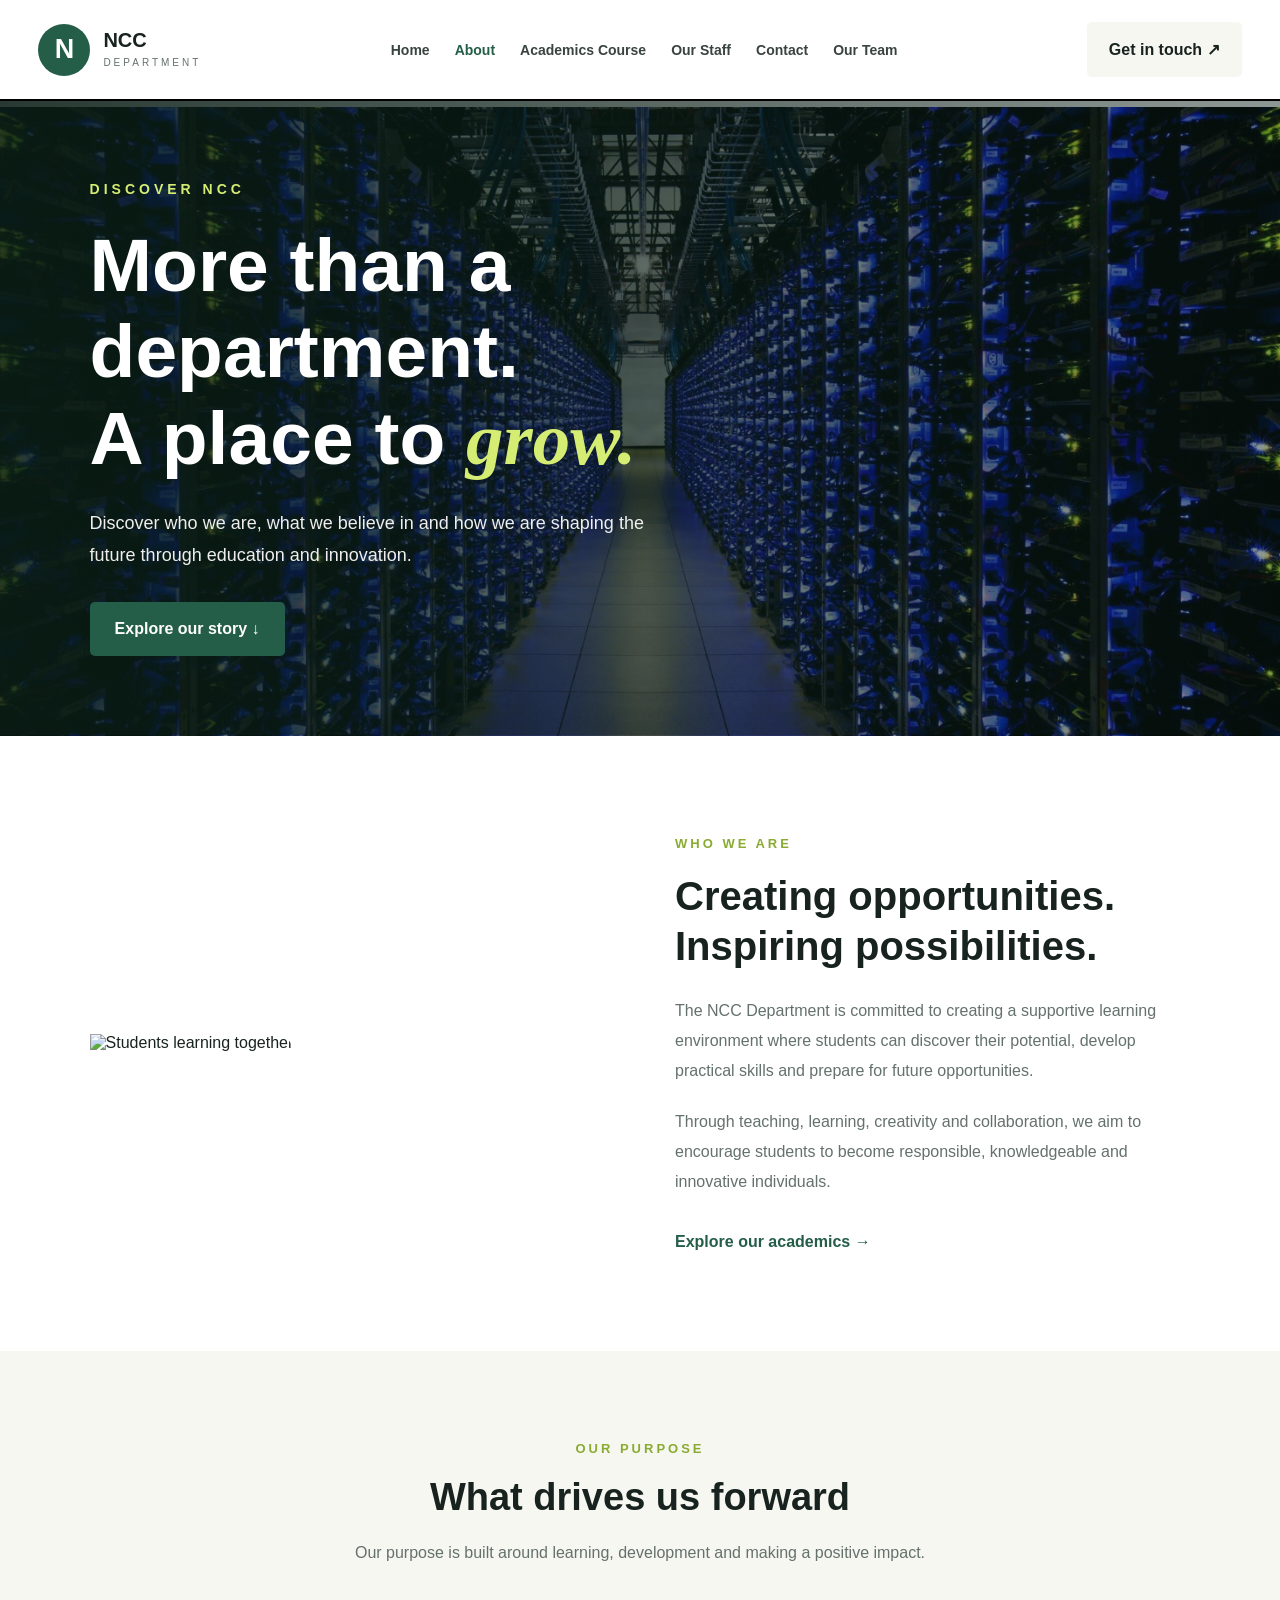
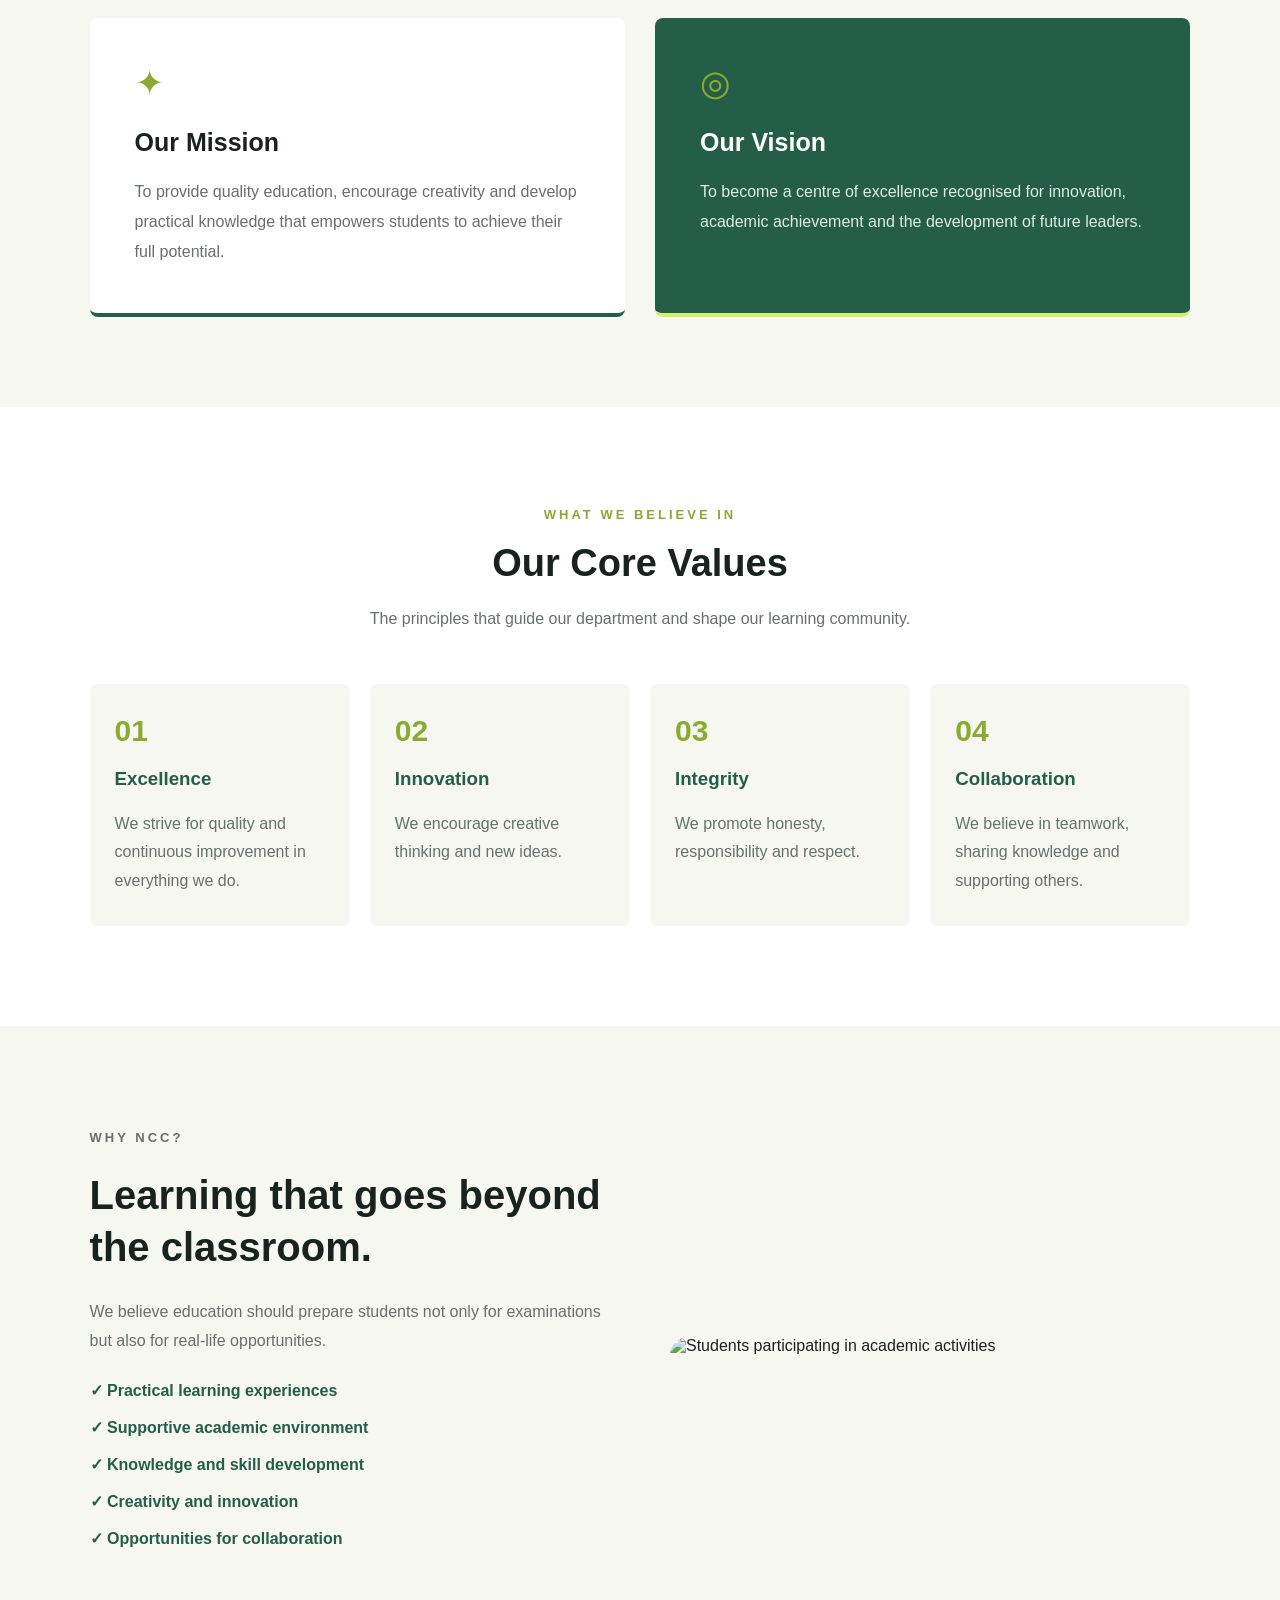
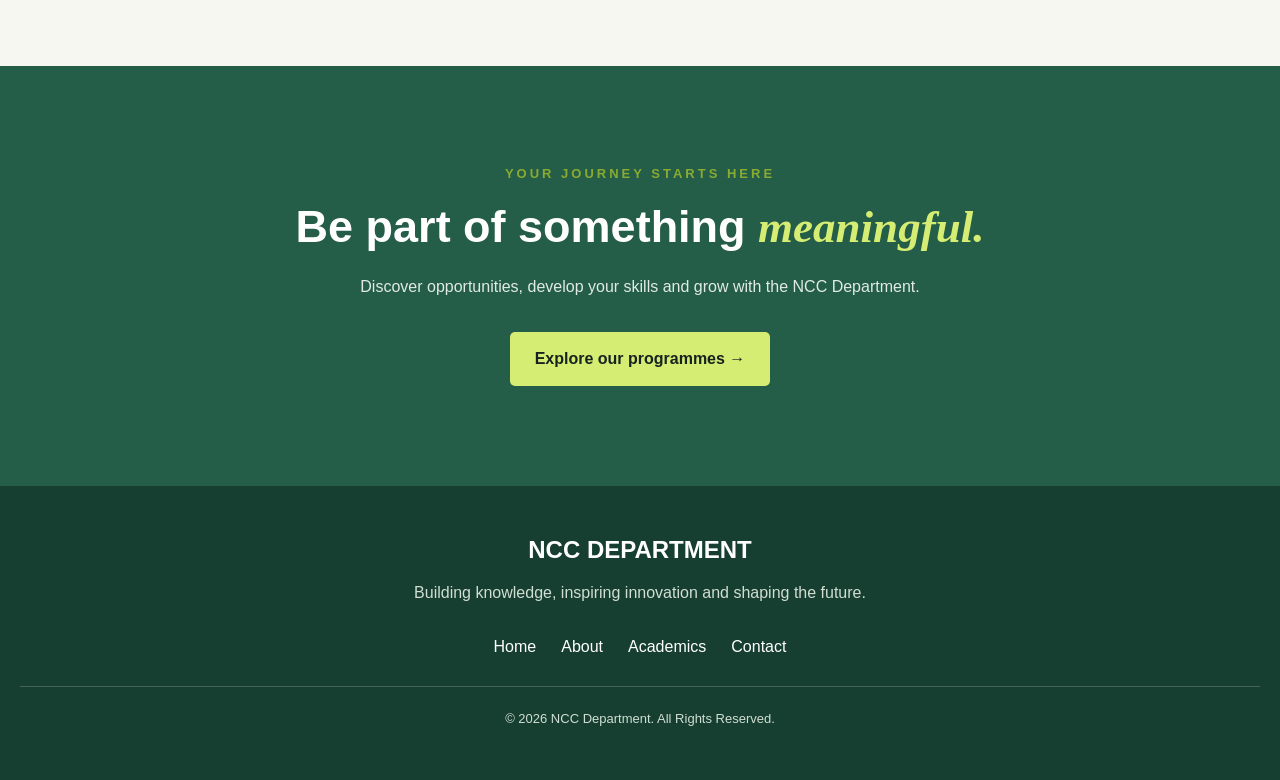
==== about.html @ b1add27c "new changes" ====
<!DOCTYPE html>
<html lang="en">

<head>
    <meta charset="UTF-8">
    <meta name="viewport" content="width=device-width, initial-scale=1.0">

    <title>About Us | NCC Department</title>

    <link rel="stylesheet" href="style.css">
</head>

<body>

    <!-- HEADER -->
    <header>
        <div class="logo">
            <div class="logo-icon">N</div>

            <div>
                <h2>NCC</h2>
                <small>DEPARTMENT</small>
            </div>
        </div>

        <nav>
            <a href="index.html">Home</a>
            <a href="about.html" class="active">About</a>
            <a href="programs.html">Academics Course</a>

            <a href="staff.html">Our Staff</a>
            <a href="contact.html">Contact</a>
            <a href="team.html">Our Team</a>
        </nav>

        <a href="contact.html" class="contact-button">
            Get in touch ↗
        </a>
    </header>


    <!-- ABOUT HERO -->
    <section class="about-hero">

        <div class="overlay"></div>

        <div class="about-hero-content">

            <p class="tag">DISCOVER NCC</p>

            <h1>
                More than a department.<br>
                A place to <span>grow.</span>
            </h1>

            <p>
                Discover who we are, what we believe in
                and how we are shaping the future
                through education and innovation.
            </p>

            <a href="#who-we-are" class="hero-btn">
                Explore our story ↓
            </a>

        </div>

    </section>


    <!-- WHO WE ARE -->
    <section class="who-section" id="who-we-are">

        <div class="who-image">
            <img src="https://images.unsplash.com/photo-1523240795612-9a054b0db644?w=900"
                alt="Students learning together">
        </div>

        <div class="who-content">

            <p class="section-tag">WHO WE ARE</p>

            <h2>
                Creating opportunities.
                Inspiring possibilities.
            </h2>

            <p>
                The NCC Department is committed to creating
                a supportive learning environment where
                students can discover their potential,
                develop practical skills and prepare
                for future opportunities.
            </p>

            <p>
                Through teaching, learning, creativity
                and collaboration, we aim to encourage
                students to become responsible,
                knowledgeable and innovative individuals.
            </p>

            <a href="programs.html" class="text-link">
                Explore our academics →
            </a>

        </div>

    </section>


    <!-- MISSION AND VISION -->
    <section class="mission-section">

        <div class="section-heading">

            <p class="section-tag">OUR PURPOSE</p>

            <h2>What drives us forward</h2>

            <p>
                Our purpose is built around learning,
                development and making a positive impact.
            </p>

        </div>

        <div class="mission-container">

            <div class="mission-card">

                <div class="card-icon">✦</div>

                <h3>Our Mission</h3>

                <p>
                    To provide quality education,
                    encourage creativity and develop
                    practical knowledge that empowers
                    students to achieve their full potential.
                </p>

            </div>


            <div class="mission-card vision-card">

                <div class="card-icon">◎</div>

                <h3>Our Vision</h3>

                <p>
                    To become a centre of excellence
                    recognised for innovation, academic
                    achievement and the development
                    of future leaders.
                </p>

            </div>

        </div>

    </section>


    <!-- CORE VALUES -->
    <section class="values-section">

        <div class="section-heading">

            <p class="section-tag">WHAT WE BELIEVE IN</p>

            <h2>Our Core Values</h2>

            <p>
                The principles that guide our department
                and shape our learning community.
            </p>

        </div>

        <div class="values-container">

            <div class="value-card">
                <span>01</span>
                <h3>Excellence</h3>
                <p>
                    We strive for quality and continuous
                    improvement in everything we do.
                </p>
            </div>

            <div class="value-card">
                <span>02</span>
                <h3>Innovation</h3>
                <p>
                    We encourage creative thinking
                    and new ideas.
                </p>
            </div>

            <div class="value-card">
                <span>03</span>
                <h3>Integrity</h3>
                <p>
                    We promote honesty, responsibility
                    and respect.
                </p>
            </div>

            <div class="value-card">
                <span>04</span>
                <h3>Collaboration</h3>
                <p>
                    We believe in teamwork, sharing
                    knowledge and supporting others.
                </p>
            </div>

        </div>

    </section>


    <!-- WHY CHOOSE US -->
    <section class="choose-section">

        <div class="choose-content">

            <p class="section-tag">WHY NCC?</p>

            <h2>
                Learning that goes
                beyond the classroom.
            </h2>

            <p>
                We believe education should prepare
                students not only for examinations
                but also for real-life opportunities.
            </p>

            <ul>
                <li>✓ Practical learning experiences</li>
                <li>✓ Supportive academic environment</li>
                <li>✓ Knowledge and skill development</li>
                <li>✓ Creativity and innovation</li>
                <li>✓ Opportunities for collaboration</li>
            </ul>

        </div>

        <div class="choose-image">
            <img src="https://images.unsplash.com/photo-1523580846011-d3a5bc25702b?w=900"
                alt="Students participating in academic activities">
        </div>

    </section>


    <!-- CALL TO ACTION -->
    <section class="cta-section">

        <p class="section-tag">YOUR JOURNEY STARTS HERE</p>

        <h2>
            Be part of something
            <span>meaningful.</span>
        </h2>

        <p>
            Discover opportunities, develop your skills
            and grow with the NCC Department.
        </p>

        <a href="programs.html" class="cta-button">
            Explore our programmes →
        </a>

    </section>


    <!-- FOOTER -->
    <footer>

        <h2>NCC DEPARTMENT</h2>

        <p>
            Building knowledge, inspiring innovation
            and shaping the future.
        </p>

        <div class="footer-links">
            <a href="index.html">Home</a>
            <a href="about.html">About</a>
            <a href="programs.html">Academics</a>
            <a href="contact.html">Contact</a>
        </div>

        <p class="copyright">
            © 2026 NCC Department. All Rights Reserved.
        </p>

    </footer>

</body>

</html>
---- style.css ----
/* HEADER */

/* header {

    display: flex;
    align-items: center;
    justify-content: space-between;
    padding: 22px 3%;
    background-color: #ffffff;
    border-bottom: 1px solid #eeeeea;
} */


/* STATIC / STICKY HEADER */

header {
    display: flex;
    justify-content: space-between;
    align-items: center;
    padding: 22px 3%;

    background-color: white;

    position: sticky;
    top: 0;
    z-index: 1000;

    width: 100%;
    border-bottom: 2px solid black;
}

/* LOGO */

.logo {
    display: flex;
    align-items: center;
    gap: 13px;
}

.logo-icon {
    background-color: #245d48;
    color: white;
    width: 52px;
    height: 52px;
    border-radius: 50%;
    display: flex;
    align-items: center;
    justify-content: center;
    font-size: 27px;
    font-weight: bold;
}

.logo h2 {
    font-size: 20px;
}

.logo small {
    letter-spacing: 3px;
    font-size: 10px;
    color: #64716c;
}

/* NAVIGATION */

nav {
    display: flex;
    gap: 35px;
}

nav a {
    text-decoration: none;
    color: #39443f;
    font-size: 15px;
    font-weight: bold;
}

nav a:hover,
nav a.active {
    color: #245d48;
}

/* CONTACT BUTTON */

.contact-button {
    text-decoration: none;
    color: #18231f;
    background-color: #f7f7f1;
    padding: 18px 23px;
    border-radius: 6px;
    font-weight: bold;
}

.contact-button:hover {
    background-color: #e9eee5;
}

/* HERO BUTTONS */

.main-button {
    background-color: #245d48;
    color: white;
    text-decoration: none;
    padding: 22px 25px;
    border-radius: 5px;
    font-weight: bold;
}

.main-button:hover {
    background-color: #174431;
}

.second-button {
    text-decoration: none;
    color: #18231f;
    font-weight: bold;
}

.second-button:hover {
    color: #245d48;
}

/* PEOPLE SECTION */

.people {
    display: flex;
    align-items: center;
    margin-top: 55px;
}

.circle {
    width: 38px;
    height: 38px;
    border-radius: 50%;
    background-color: #c9d8cc;
    display: flex;
    align-items: center;
    justify-content: center;
    margin-right: -7px;
    border: 2px solid #f7f7f1;
    font-weight: bold;
    color: #245d48;
}

.circle:nth-child(2) {
    background-color: #e9c69b;
}

.circle:nth-child(3) {
    background-color: #e9d77a;
}

.people p {
    margin-left: 20px;
    font-size: 14px;
}

/* GENERAL SECTIONS */

.section {
    padding: 85px 7%;
    text-align: center;
}

.section-label {
    color: #8aab32;
    font-size: 13px;
    font-weight: bold;
    letter-spacing: 3px;
    margin-bottom: 20px;
}

.section h2 {
    color: #18231f;
    font-size: 38px;
    margin-bottom: 25px;
}

.about {
    background-color: #ffffff;
}

.about p {
    max-width: 750px;
    margin: auto;
    line-height: 1.9;
    color: #64716c;
    font-size: 17px;
}

/* PROGRAM CARDS */

.programs {
    background-color: #f7f7f1;
}

.program-container {
    display: flex;
    justify-content: center;
    gap: 25px;
    margin-top: 45px;
    flex-wrap: wrap;
}

.program-card {
    background-color: white;
    padding: 35px 25px;
    width: 300px;
    text-align: left;
    border-radius: 8px;
    box-shadow: 0 5px 20px rgba(0, 0, 0, 0.04);
    transition: 0.3s;
}

.program-card:hover {
    transform: translateY(-7px);
}

.program-card h3 {
    color: #245d48;
    margin-bottom: 20px;
}

.program-card p {
    color: #64716c;
    line-height: 1.8;
    margin-bottom: 25px;
}

.program-card a {
    color: #245d48;
    text-decoration: none;
    font-weight: bold;
}

/* NEWS */

.news {
    background-color: white;
}

.news-container {
    display: flex;
    justify-content: center;
    gap: 25px;
    margin-top: 40px;
    flex-wrap: wrap;
}

.news-card {
    background-color: #f7f7f1;
    padding: 35px;
    width: 300px;
    border-radius: 8px;
    text-align: left;
}

.news-card h3 {
    color: #245d48;
    margin-bottom: 15px;
}

.news-card p {
    color: #64716c;
    line-height: 1.7;
}

/* CONTACT */

.contact-section {
    background-color: #e9eee5;
}

.contact-section p {
    color: #53635b;
    margin: 12px;
}

/* FOOTER */

footer {
    background-color: #173f31;
    color: white;
    text-align: center;
    padding: 45px 20px;
}

footer h3 {
    margin-bottom: 15px;
    letter-spacing: 2px;
}

footer p {
    color: #d0ded4;
    line-height: 1.8;
}

.copyright {
    margin-top: 30px;
    border-top: 1px solid #456456;
    padding-top: 20px;
    font-size: 13px;
}

/* RESPONSIVE DESIGN */

@media (max-width: 900px) {

    header {
        flex-wrap: wrap;
        gap: 20px;
    }

    nav {
        gap: 15px;
        flex-wrap: wrap;
    }

    .hero {
        flex-direction: column;
        align-items: stretch;
    }

    .hero-image img {
        height: 350px;
    }
}

@media (max-width: 600px) {

    header {
        flex-direction: column;
    }

    nav {
        justify-content: center;
        gap: 15px;
    }

    nav a {
        font-size: 13px;
    }

    .contact-button {
        padding: 12px 18px;
    }

    .hero {
        padding: 50px 6%;
    }

    .hero h1 {
        font-size: 45px;
    }

    .hero p {
        font-size: 16px;
    }

    .hero-image img {
        height: 280px;
    }

    .section {
        padding: 60px 6%;
    }

    .section h2 {
        font-size: 29px;
    }

    .people {
        flex-wrap: wrap;
    }


}



/* HERO BACKGROUND */

.hero {
    min-height: 680px;
    position: relative;

    display: flex;
    align-items: center;

    padding: 80px 5%;

    background-image:
        linear-gradient(to right,
            rgba(10, 25, 19, 0.88),
            rgba(10, 25, 19, 0.55),
            rgba(10, 25, 19, 0.15)),
        url("hero.jpg");

    background-size: cover;
    background-position: center;
    background-repeat: no-repeat;
}

/* HERO CONTENT */

.hero-content {
    position: relative;
    z-index: 2;
    max-width: 750px;
    color: white;
}

/* WELCOME TEXT */

.welcome {
    color: #d5ed73;
    font-size: 15px;
    font-weight: bold;
    letter-spacing: 4px;
    margin-bottom: 30px;
}

/* MAIN HEADING */

.hero h1 {
    font-size: clamp(45px, 6vw, 85px);
    line-height: 1.15;
    margin-bottom: 25px;
    color: white;
}

.hero h1 span {
    color: #d5ed73;
    font-family: Georgia, serif;
    font-style: italic;
}

/* DESCRIPTION */

.hero p {
    font-size: 19px;
    line-height: 1.8;
    color: #eeeeee;
    max-width: 650px;
}

/* BUTTONS */

.hero-buttons {
    margin-top: 35px;
    display: flex;
    align-items: center;
    gap: 30px;
    flex-wrap: wrap;
}

.main-button {
    background-color: #245d48;
    color: white;
    text-decoration: none;
    padding: 20px 25px;
    border-radius: 5px;
    font-weight: bold;
}

.second-button {
    color: white;
    text-decoration: none;
    font-weight: bold;
}

/* PEOPLE */

.people {
    display: flex;
    align-items: center;
    margin-top: 50px;
}

.people p {
    margin-left: 20px;
    font-size: 14px;
}

/* MOBILE */

@media (max-width: 600px) {

    .hero {
        min-height: 650px;
        padding: 60px 6%;

        background-position: center;
    }

    .hero h1 {
        font-size: 45px;
    }

    .hero p {
        font-size: 16px;
    }
}



/* HERO BACKGROUND */

.hero {
    min-height: 680px;
    position: relative;

    display: flex;
    align-items: center;

    padding: 80px 5%;

    background-image:
        linear-gradient(to right,
            rgba(10, 25, 19, 0.88),
            rgba(10, 25, 19, 0.55),
            rgba(10, 25, 19, 0.15)),
        url("frontdoor.jpeg");

    background-size: cover;
    background-position: center;
    background-repeat: no-repeat;
}

/* HERO CONTENT */

.hero-content {
    position: relative;
    z-index: 2;
    max-width: 750px;
    color: white;
}

/* WELCOME TEXT */

.welcome {
    color: #d5ed73;
    font-size: 15px;
    font-weight: bold;
    letter-spacing: 4px;
    margin-bottom: 30px;
}

/* MAIN HEADING */

.hero h1 {
    font-size: clamp(45px, 6vw, 85px);
    line-height: 1.15;
    margin-bottom: 25px;
    color: white;
}

.hero h1 span {
    color: #d5ed73;
    font-family: Georgia, serif;
    font-style: italic;
}

/* DESCRIPTION */

.hero p {
    font-size: 19px;
    line-height: 1.8;
    color: #eeeeee;
    max-width: 650px;
}

/* BUTTONS */

.hero-buttons {
    margin-top: 35px;
    display: flex;
    align-items: center;
    gap: 30px;
    flex-wrap: wrap;
}

.main-button {
    background-color: #245d48;
    color: white;
    text-decoration: none;
    padding: 20px 25px;
    border-radius: 5px;
    font-weight: bold;
}

.second-button {
    color: white;
    text-decoration: none;
    font-weight: bold;
}

/* PEOPLE */

.people {
    display: flex;
    align-items: center;
    margin-top: 50px;
}

.people p {
    margin-left: 20px;
    font-size: 14px;
}

/* MOBILE */

@media (max-width: 600px) {

    .hero {
        min-height: 650px;
        padding: 60px 6%;

        background-position: center;
    }

    .hero h1 {
        font-size: 45px;
    }

    .hero p {
        font-size: 16px;
    }
}




/* GENERAL STYLING */

* {
    margin: 0;
    padding: 0;
    box-sizing: border-box;
}

body {
    font-family: Arial, sans-serif;
    background: #f7f7f1;
    color: #18231f;
}

html {
    scroll-behavior: smooth;
}

/* HEADER */

header {
    display: flex;
    justify-content: space-between;
    align-items: center;
    padding: 22px 3%;
    background: white;
}

.logo {
    display: flex;
    align-items: center;
    gap: 13px;
}

.logo-icon {
    background: #245d48;
    color: white;
    width: 52px;
    height: 52px;
    border-radius: 50%;
    display: flex;
    align-items: center;
    justify-content: center;
    font-size: 27px;
    font-weight: bold;
}

.logo h2 {
    font-size: 20px;
}

.logo small {
    letter-spacing: 3px;
    color: #64716c;
}

nav {
    display: flex;
    gap: 25px;
    flex-wrap: wrap;
}

nav a {
    text-decoration: none;
    color: #39443f;
    font-weight: bold;
    font-size: 14px;
}

nav a:hover,
nav a.active {
    color: #245d48;
}

.contact-button {
    background: #f7f7f1;
    padding: 18px 22px;
    text-decoration: none;
    color: #18231f;
    font-weight: bold;
    border-radius: 5px;
}

/* ABOUT HERO */

.about-hero {
    min-height: 550px;
    position: relative;

    display: flex;
    align-items: center;

    padding: 80px 7%;

    background:
        linear-gradient(to right,
            rgba(10, 30, 22, 0.88),
            rgba(10, 30, 22, 0.45)),
        url("about.png");

    background-size: cover;
    background-position: center;
}

.about-hero-content {
    position: relative;
    z-index: 2;
    max-width: 750px;
    color: white;
}

.tag {
    color: #d5ed73;
    letter-spacing: 4px;
    font-size: 14px;
    font-weight: bold;
    margin-bottom: 25px;
}

.about-hero h1 {
    font-size: clamp(45px, 6vw, 75px);
    line-height: 1.15;
    margin-bottom: 25px;
}

.about-hero h1 span {
    color: #d5ed73;
    font-family: Georgia, serif;
    font-style: italic;
}

.about-hero-content>p:not(.tag) {
    font-size: 18px;
    line-height: 1.8;
    color: #eeeeee;
    max-width: 600px;
}

.hero-btn {
    display: inline-block;
    margin-top: 30px;
    background: #245d48;
    padding: 18px 25px;
    color: white;
    text-decoration: none;
    border-radius: 5px;
    font-weight: bold;
}

/* WHO WE ARE */

.who-section {
    display: flex;
    align-items: center;
    gap: 70px;
    padding: 100px 7%;
    background: white;
}

.who-image {
    flex: 1;
}

.who-image img {
    width: 100%;
    height: 420px;
    object-fit: cover;
    border-radius: 0 80px 0 0;
}

.who-content {
    flex: 1;
}

.section-tag {
    color: #8aab32;
    font-size: 13px;
    font-weight: bold;
    letter-spacing: 3px;
    margin-bottom: 20px;
}

.who-content h2 {
    font-size: 40px;
    line-height: 1.25;
    margin-bottom: 25px;
}

.who-content p:not(.section-tag) {
    color: #64716c;
    line-height: 1.9;
    margin-bottom: 20px;
}

.text-link {
    display: inline-block;
    margin-top: 15px;
    color: #245d48;
    text-decoration: none;
    font-weight: bold;
}

/* MISSION AND VISION */

.mission-section {
    padding: 90px 7%;
    background: #f7f7f1;
}

.section-heading {
    text-align: center;
    max-width: 700px;
    margin: 0 auto 50px;
}

.section-heading h2 {
    font-size: 38px;
    margin-bottom: 20px;
}

.section-heading>p:last-child {
    color: #64716c;
    line-height: 1.8;
}

.mission-container {
    display: flex;
    gap: 30px;
    justify-content: center;
}

.mission-card {
    background: white;
    padding: 45px;
    flex: 1;
    border-radius: 8px;
    border-bottom: 4px solid #245d48;
}

.vision-card {
    background: #245d48;
    color: white;
    border-bottom: 4px solid #d5ed73;
}

.card-icon {
    font-size: 35px;
    color: #8aab32;
    margin-bottom: 25px;
}

.mission-card h3 {
    font-size: 25px;
    margin-bottom: 20px;
}

.mission-card p {
    line-height: 1.9;
    color: #64716c;
}

.vision-card p {
    color: #e2ebe5;
}

/* CORE VALUES */

.values-section {
    padding: 100px 7%;
    background: white;
}

.values-container {
    display: grid;
    grid-template-columns: repeat(4, 1fr);
    gap: 20px;
}

.value-card {
    padding: 30px 25px;
    background: #f7f7f1;
    border-radius: 7px;
    transition: 0.3s;
}

.value-card:hover {
    transform: translateY(-7px);
}

.value-card span {
    color: #8aab32;
    font-size: 30px;
    font-weight: bold;
}

.value-card h3 {
    color: #245d48;
    margin: 20px 0;
}

.value-card p {
    color: #64716c;
    line-height: 1.8;
}

/* WHY CHOOSE NCC */

.choose-section {
    display: flex;
    align-items: center;
    gap: 60px;
    padding: 100px 7%;
    background: #f7f7f1;
}

.choose-content {
    flex: 1;
}

.choose-content h2 {
    font-size: 40px;
    line-height: 1.3;
    margin-bottom: 25px;
}

.choose-content p {
    color: #64716c;
    line-height: 1.8;
}

.choose-content ul {
    list-style: none;
    margin-top: 25px;
}

.choose-content li {
    margin-bottom: 18px;
    color: #245d48;
    font-weight: bold;
}

.choose-image {
    flex: 1;
}

.choose-image img {
    width: 100%;
    height: 420px;
    object-fit: cover;
    border-radius: 80px 0 0 0;
}

/* CALL TO ACTION */

.cta-section {
    text-align: center;
    padding: 100px 7%;
    background: #245d48;
    color: white;
}

.cta-section h2 {
    font-size: 45px;
    margin-bottom: 20px;
}

.cta-section h2 span {
    color: #d5ed73;
    font-family: Georgia, serif;
    font-style: italic;
}

.cta-section>p:not(.section-tag) {
    color: #e1ebe5;
    line-height: 1.8;
}

.cta-button {
    display: inline-block;
    margin-top: 30px;
    background: #d5ed73;
    color: #18231f;
    padding: 18px 25px;
    border-radius: 5px;
    text-decoration: none;
    font-weight: bold;
}

/* FOOTER */

footer {
    background: #173f31;
    color: white;
    text-align: center;
    padding: 50px 20px;
}

footer p {
    color: #d0ded4;
    margin-top: 15px;
    line-height: 1.8;
}

.footer-links {
    display: flex;
    justify-content: center;
    gap: 25px;
    margin: 30px 0;
    flex-wrap: wrap;
}

.footer-links a {
    color: white;
    text-decoration: none;
}

.copyright {
    border-top: 1px solid #456456;
    padding-top: 20px;
    font-size: 13px;
}

/* RESPONSIVE DESIGN */

@media (max-width: 950px) {

    header {
        flex-wrap: wrap;
        gap: 20px;
    }

    .who-section,
    .choose-section {
        gap: 35px;
    }

    .values-container {
        grid-template-columns: repeat(2, 1fr);
    }
}

@media (max-width: 650px) {

    header {
        flex-direction: column;
    }

    nav {
        justify-content: center;
        gap: 15px;
    }

    .about-hero {
        min-height: 550px;
        padding: 60px 6%;
    }

    .about-hero h1 {
        font-size: 43px;
    }

    .who-section,
    .choose-section,
    .mission-container {
        flex-direction: column;
    }

    .who-image img,
    .choose-image img {
        height: 280px;
    }

    .who-content h2,
    .choose-content h2 {
        font-size: 32px;
    }

    .values-container {
        grid-template-columns: 1fr;
    }

    .section-heading h2 {
        font-size: 30px;
    }

    .cta-section h2 {
        font-size: 35px;
    }
}
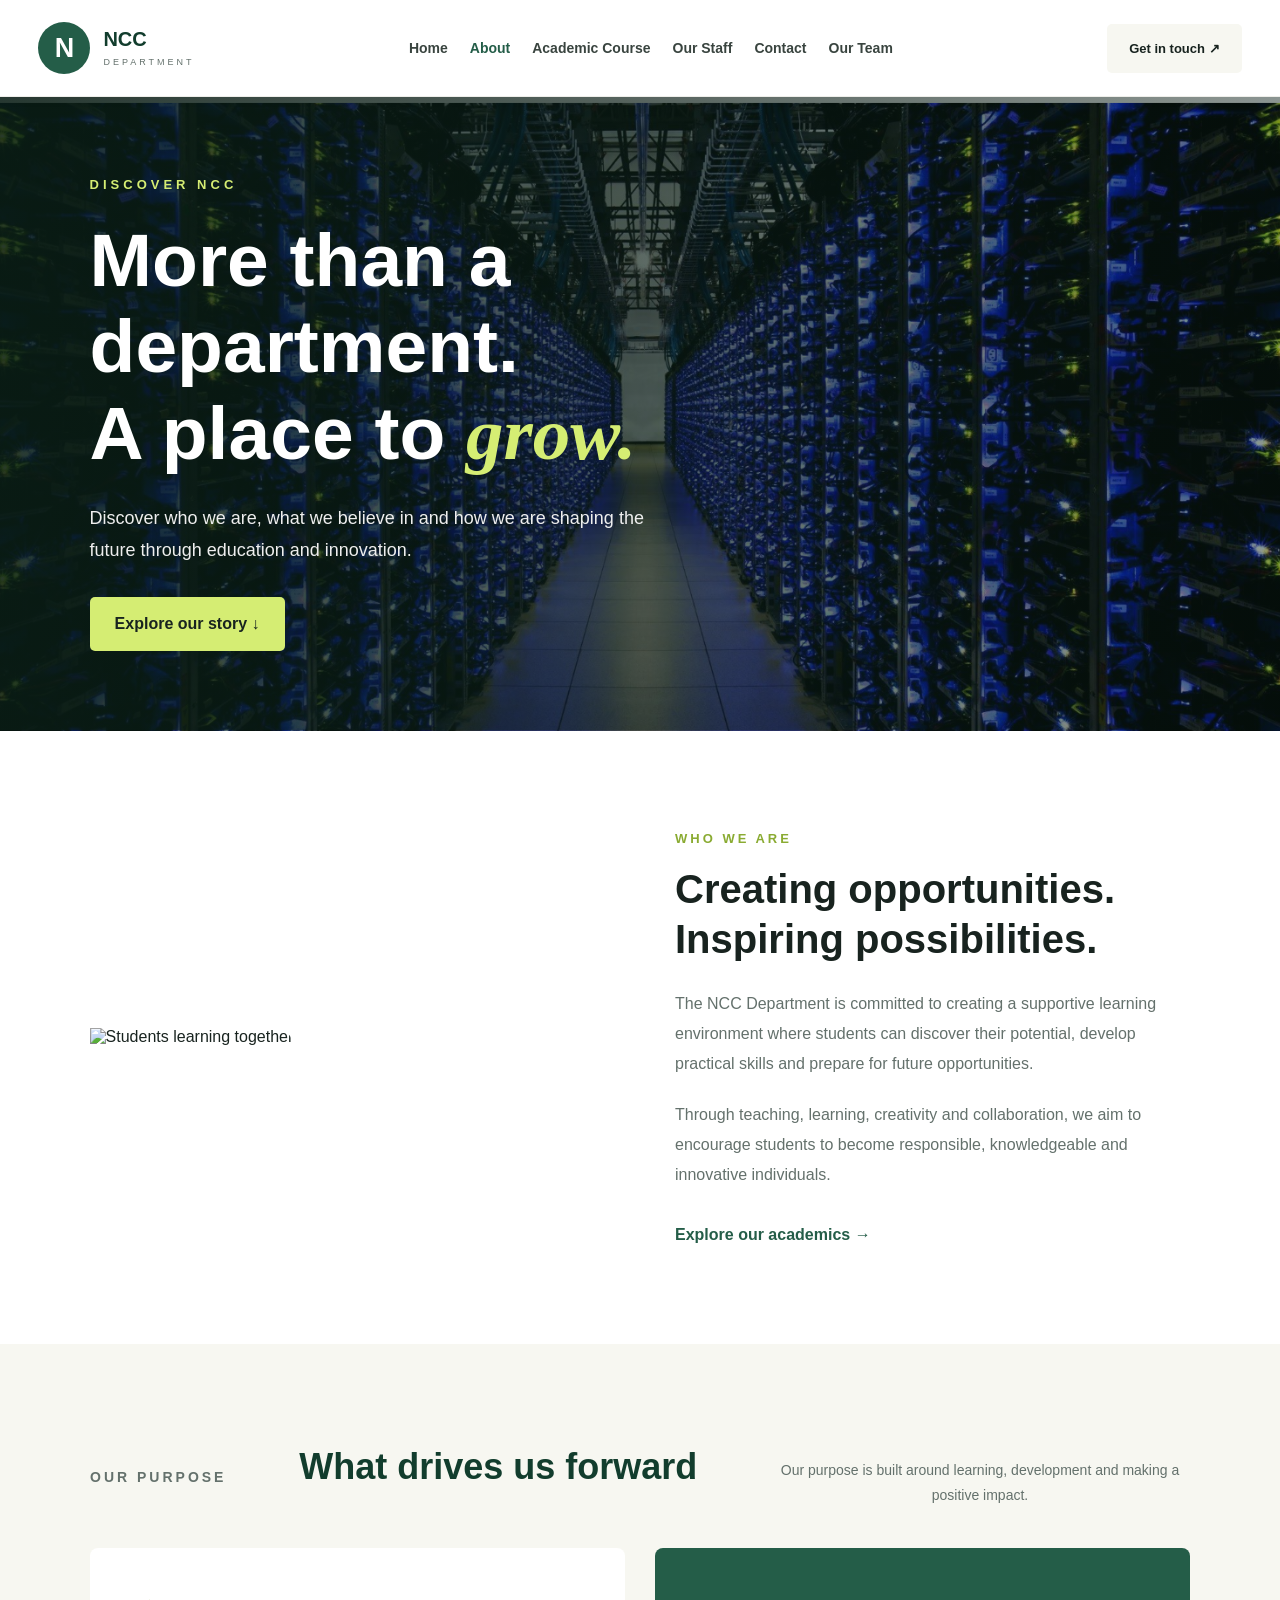
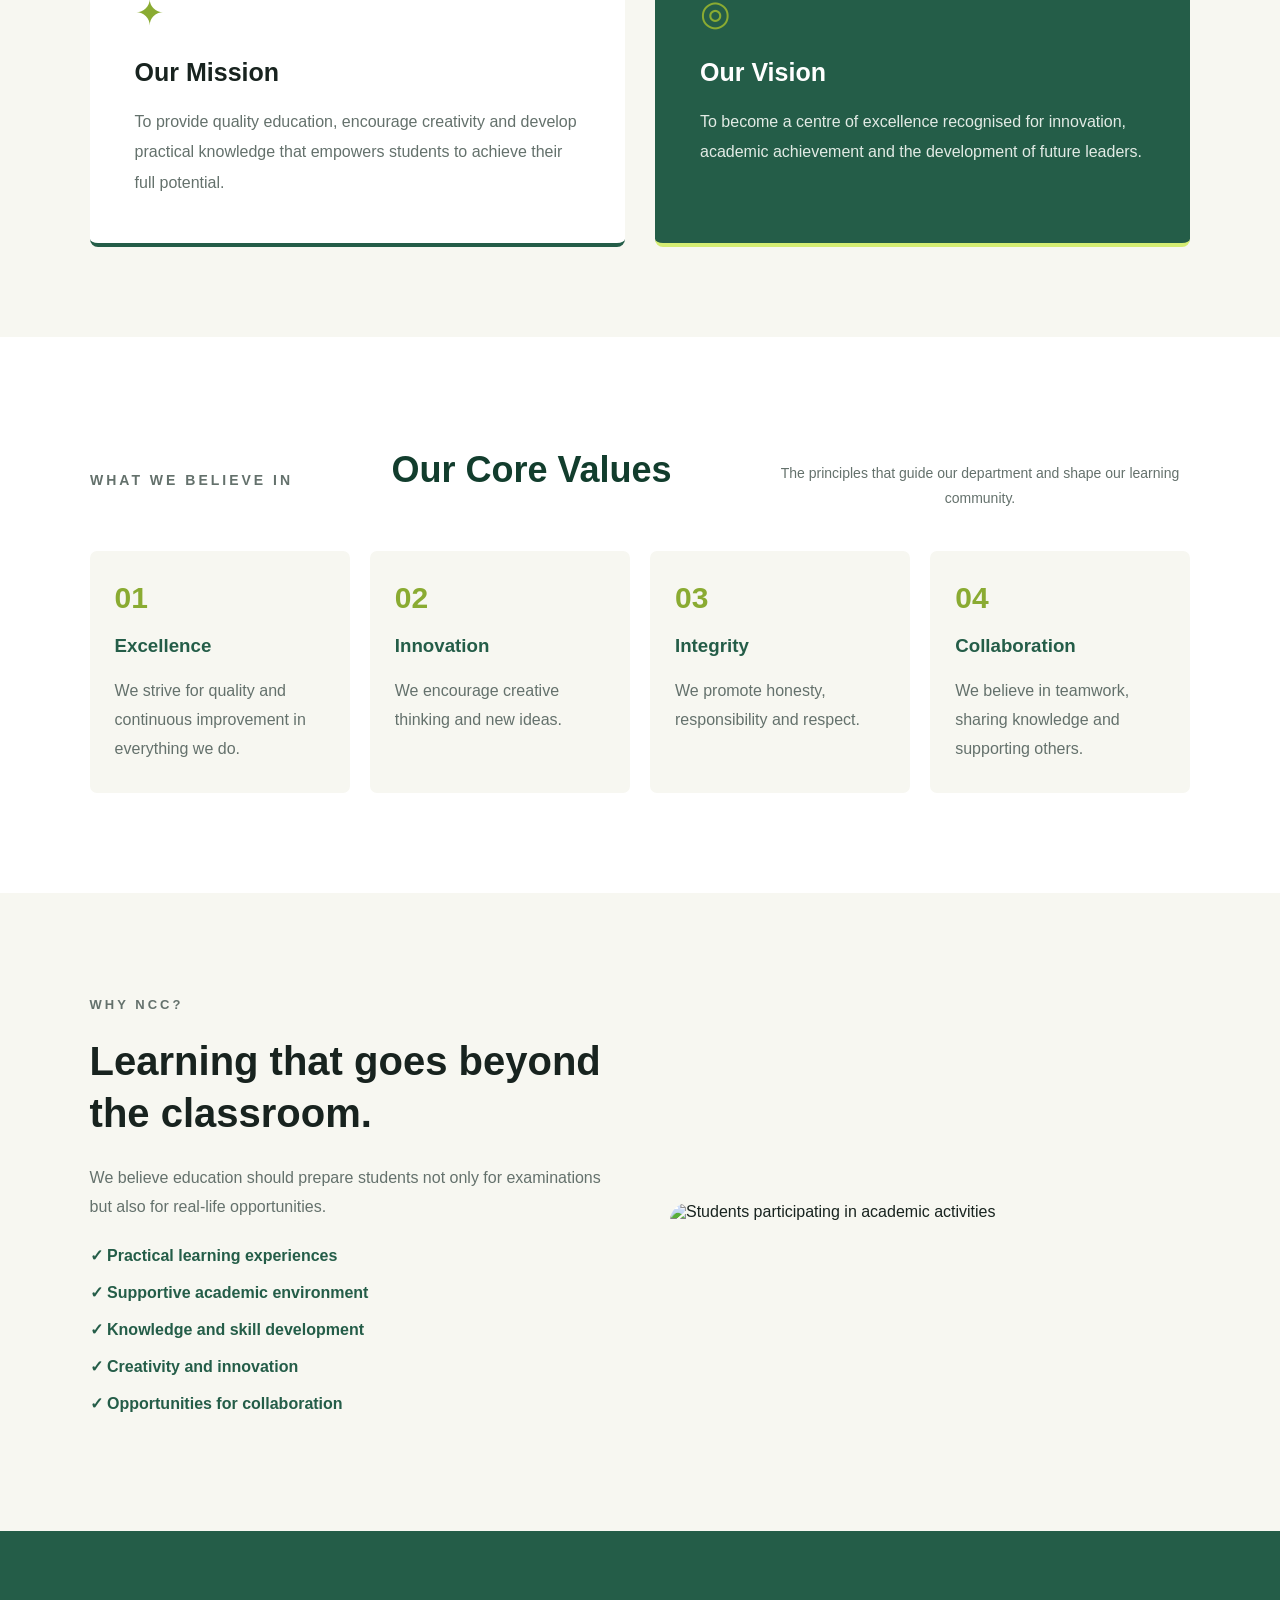
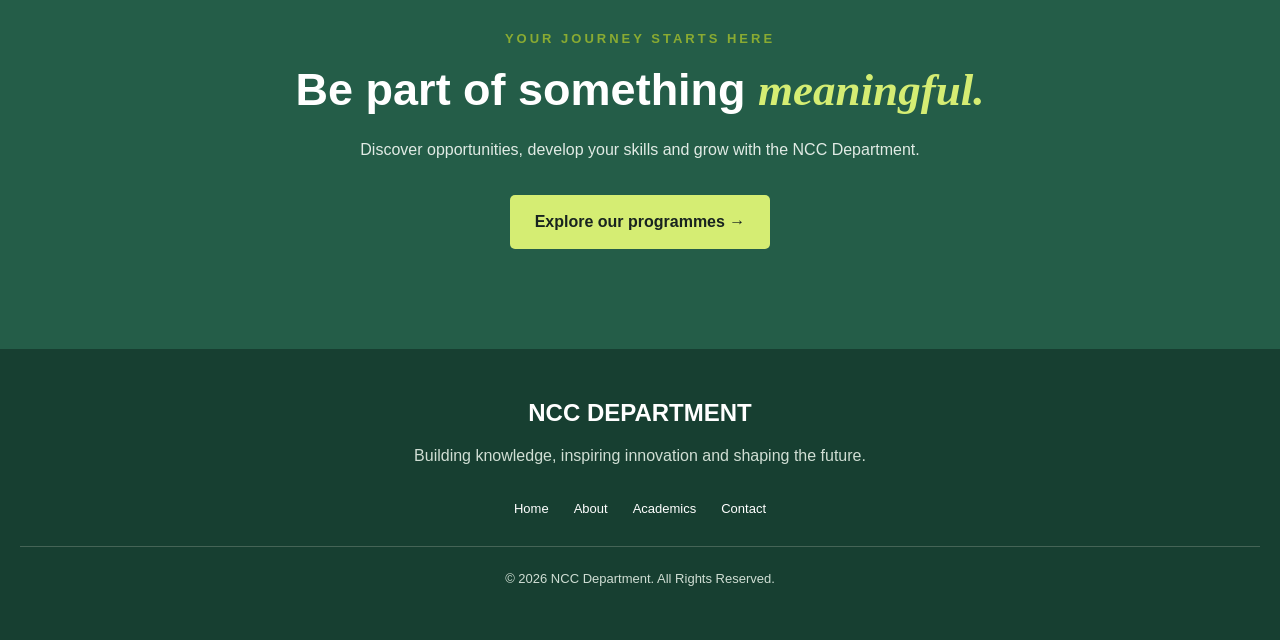
==== commit 8f216bec: "new changes" ====
--- a/about.html
+++ b/about.html
@@ -26,7 +26,7 @@
         <nav>
             <a href="index.html">Home</a>
             <a href="about.html" class="active">About</a>
-            <a href="programs.html">Academics Course</a>
+            <a href="academic.html">Academic Course</a>
 
             <a href="staff.html">Our Staff</a>
             <a href="contact.html">Contact</a>
--- a/style.css
+++ b/style.css
@@ -519,7 +519,7 @@
             rgba(10, 25, 19, 0.88),
             rgba(10, 25, 19, 0.55),
             rgba(10, 25, 19, 0.15)),
-        url("frontdoor.jpeg");
+        url("images/frontdoor.jpeg");
 
     background-size: cover;
     background-position: center;
@@ -728,7 +728,7 @@
         linear-gradient(to right,
             rgba(10, 30, 22, 0.88),
             rgba(10, 30, 22, 0.45)),
-        url("about.png");
+        url("images/about.png");
 
     background-size: cover;
     background-position: center;
@@ -1118,4 +1118,2318 @@
     .cta-section h2 {
         font-size: 35px;
     }
+}
+
+
+
+
+/* ACADEMIC COURSES HERO */
+
+
+.courses-hero {
+    min-height: 430px;
+    background:
+        linear-gradient(110deg,
+            rgba(18, 61, 45, 0.90),
+            rgba(36, 93, 72, 0.45)),
+        url("images/academic.png");
+
+    background-size: cover;
+    background-position: center;
+    background-repeat: no-repeat;
+
+    display: flex;
+    align-items: center;
+    padding: 75px 8%;
+    color: white;
+}
+
+.courses-hero-content {
+    max-width: 750px;
+}
+
+.courses-hero-content>span {
+    color: #c8d7b2;
+    font-size: 13px;
+    letter-spacing: 3px;
+    font-weight: bold;
+}
+
+.courses-hero h1 {
+    font-size: clamp(40px, 6vw, 70px);
+    line-height: 1.2;
+    margin: 25px 0;
+}
+
+.courses-hero h1 em {
+    color: #d9e4c6;
+    font-family: Georgia, serif;
+}
+
+.courses-hero p {
+    color: #e0e9e2;
+    max-width: 620px;
+    line-height: 1.9;
+    font-size: 17px;
+}
+
+.courses-hero-btn {
+    display: inline-block;
+    background: #f4f2e8;
+    color: #174832;
+    padding: 15px 25px;
+    margin-top: 30px;
+    text-decoration: none;
+    font-weight: bold;
+    border-radius: 3px;
+}
+
+
+/* INTRODUCTION */
+
+.course-intro {
+    text-align: center;
+    padding: 85px 20px 55px;
+    max-width: 850px;
+    margin: auto;
+}
+
+.course-intro .section-label {
+    color: #568064;
+}
+
+.course-intro h2 {
+    color: #174832;
+    font-size: 38px;
+    margin: 20px 0;
+}
+
+.course-intro p {
+    color: #69756e;
+    line-height: 1.9;
+    font-size: 16px;
+}
+
+
+/* COURSE LEVEL */
+
+.course-level {
+    max-width: 1250px;
+    margin: auto;
+    padding: 20px 25px 90px;
+}
+
+.level-heading {
+    text-align: center;
+    margin-bottom: 60px;
+}
+
+.level-heading>span {
+    color: #63866b;
+    font-size: 12px;
+    letter-spacing: 2px;
+    font-weight: bold;
+}
+
+.level-heading h2 {
+    font-size: 35px;
+    color: #174832;
+    margin: 15px 0;
+}
+
+.level-heading p {
+    color: #748078;
+}
+
+
+/* HND LEVEL */
+
+.level-section {
+    margin-bottom: 85px;
+}
+
+.level-title {
+    background: #174832;
+    color: white;
+    padding: 30px 35px;
+    display: flex;
+    justify-content: space-between;
+    align-items: center;
+    gap: 20px;
+    border-radius: 5px;
+}
+
+.level-title span {
+    color: #c5d6a4;
+    font-size: 12px;
+    letter-spacing: 2px;
+    font-weight: bold;
+}
+
+.level-title h2 {
+    font-size: 35px;
+    margin-top: 8px;
+}
+
+.level-title p {
+    color: #dce6df;
+    font-size: 14px;
+}
+
+
+/* SEMESTER HEADING */
+
+.semester-section {
+    margin-top: 50px;
+}
+
+.semester-heading {
+    display: flex;
+    justify-content: space-between;
+    align-items: center;
+    border-bottom: 1px solid #dce1d8;
+    padding-bottom: 20px;
+    margin-bottom: 25px;
+}
+
+.semester-heading div>span {
+    color: #76916e;
+    font-size: 11px;
+    letter-spacing: 2px;
+    font-weight: bold;
+}
+
+.semester-heading h3 {
+    color: #174832;
+    font-size: 27px;
+    margin-top: 8px;
+}
+
+.course-count {
+    background: #e7eddf;
+    color: #245d48;
+    padding: 10px 15px;
+    border-radius: 3px;
+    font-size: 11px;
+    font-weight: bold;
+}
+
+
+/* ONE CARD PER SEMESTER */
+
+.semester-card {
+    background: #fff;
+    border: 1px solid #e2e7df;
+    border-radius: 6px;
+    overflow: hidden;
+    box-shadow: 0 5px 20px rgba(25, 65, 43, 0.04);
+}
+
+.semester-card-header {
+    background: #eaf0e7;
+    padding: 22px 25px;
+    display: flex;
+    justify-content: space-between;
+    align-items: center;
+}
+
+.semester-card-header h3 {
+    color: #174832;
+    font-size: 20px;
+}
+
+.semester-card-header span {
+    color: #568064;
+    font-size: 11px;
+    font-weight: bold;
+    letter-spacing: 1px;
+}
+
+
+/* COURSE LIST */
+
+.course-list {
+    padding: 0 25px;
+}
+
+.course-item {
+    display: grid;
+    grid-template-columns: 40px 100px 1fr 75px;
+    align-items: center;
+    gap: 15px;
+    padding: 20px 0;
+    border-bottom: 1px solid #edf0e9;
+}
+
+.course-item:last-child {
+    border-bottom: none;
+}
+
+.course-number {
+    width: 32px;
+    height: 32px;
+    background: #edf2e9;
+    color: #245d48;
+    display: flex;
+    justify-content: center;
+    align-items: center;
+    border-radius: 50%;
+    font-size: 12px;
+    font-weight: bold;
+}
+
+.course-item .course-code {
+    color: #568064;
+    font-size: 12px;
+    font-weight: bold;
+    letter-spacing: 1px;
+}
+
+.course-details h4 {
+    color: #174832;
+    font-size: 15px;
+    margin-bottom: 6px;
+}
+
+.course-details p {
+    color: #78817a;
+    font-size: 12px;
+    line-height: 1.7;
+}
+
+.course-unit {
+    background: #f5f5ed;
+    color: #245d48;
+    padding: 9px 8px;
+    border-radius: 3px;
+    font-size: 11px;
+    font-weight: bold;
+    text-align: center;
+    white-space: nowrap;
+}
+
+
+/* TOTAL UNITS */
+
+.semester-total {
+    background: #174832;
+    color: white;
+    padding: 20px 25px;
+    display: flex;
+    justify-content: space-between;
+    align-items: center;
+}
+
+.semester-total span {
+    color: #dce6df;
+    font-size: 13px;
+}
+
+.semester-total strong {
+    color: #d9e4c6;
+    font-size: 16px;
+}
+
+
+/* DOWNLOAD SECTION */
+
+.course-download {
+    background: #174832;
+    color: white;
+    padding: 65px 8%;
+    display: flex;
+    justify-content: space-between;
+    align-items: center;
+    gap: 35px;
+}
+
+.course-download>div:first-child {
+    max-width: 700px;
+}
+
+.course-download span {
+    color: #c5d6a4;
+    font-size: 12px;
+    letter-spacing: 2px;
+    font-weight: bold;
+}
+
+.course-download h2 {
+    font-size: 35px;
+    margin: 20px 0;
+}
+
+.course-download p {
+    color: #dce6df;
+    line-height: 1.9;
+    margin-bottom: 25px;
+}
+
+.outline-btn {
+    display: inline-block;
+    background: #f4f2e8;
+    color: #174832;
+    text-decoration: none;
+    padding: 15px 25px;
+    font-weight: bold;
+    border-radius: 3px;
+}
+
+.download-icon {
+    border: 2px solid #b9cba9;
+    color: #dce6c9;
+    padding: 25px 30px;
+    font-size: 30px;
+    font-weight: bold;
+    border-radius: 5px;
+}
+
+
+/* RESPONSIVE DESIGN */
+
+@media (max-width: 900px) {
+
+    .level-title {
+        flex-direction: column;
+        align-items: flex-start;
+    }
+
+    .course-item {
+        grid-template-columns: 35px 85px 1fr 70px;
+        gap: 10px;
+    }
+
+}
+
+@media (max-width: 600px) {
+
+    .courses-hero {
+        padding: 60px 7%;
+    }
+
+    .course-intro {
+        padding: 60px 20px 35px;
+    }
+
+    .course-intro h2,
+    .level-heading h2 {
+        font-size: 29px;
+    }
+
+    .course-level {
+        padding: 15px 16px 60px;
+    }
+
+    .level-title {
+        padding: 25px;
+    }
+
+    .semester-heading {
+        align-items: flex-start;
+        gap: 15px;
+    }
+
+    .semester-heading h3 {
+        font-size: 23px;
+    }
+
+    .semester-card-header {
+        padding: 18px;
+    }
+
+    .course-list {
+        padding: 0 15px;
+    }
+
+    .course-item {
+        grid-template-columns: 35px 1fr 65px;
+        gap: 10px;
+        padding: 17px 0;
+    }
+
+    .course-number {
+        grid-column: 1;
+        grid-row: 1;
+    }
+
+    .course-item .course-code {
+        grid-column: 2;
+        grid-row: 1;
+    }
+
+    .course-details {
+        grid-column: 2;
+        grid-row: 2;
+    }
+
+    .course-unit {
+        grid-column: 3;
+        grid-row: 1 / span 2;
+    }
+
+    .course-details h4 {
+        font-size: 14px;
+    }
+
+    .course-details p {
+        font-size: 12px;
+    }
+
+    .semester-total {
+        padding: 18px;
+    }
+
+    .course-download {
+        padding: 50px 7%;
+        flex-direction: column;
+        align-items: flex-start;
+    }
+
+    .course-download h2 {
+        font-size: 28px;
+    }
+
+}
+
+
+/* =========================================
+   NCC STAFF PAGE
+   COLOUR THEME: FOREST GREEN, CREAM & WHITE
+========================================= */
+
+:root {
+    --green: #245d48;
+    --dark-green: #123d2d;
+    --deep-green: #102a20;
+    --light-green: #e8efe6;
+    --cream: #f7f7f1;
+    --white: #ffffff;
+    --text: #18231f;
+    --muted: #64716c;
+    --border: #e4e9e3;
+}
+
+
+/* =========================================
+   GENERAL STYLING
+========================================= */
+
+* {
+    margin: 0;
+    padding: 0;
+    box-sizing: border-box;
+}
+
+html {
+    scroll-behavior: smooth;
+}
+
+body {
+    background: var(--cream);
+    color: var(--text);
+    font-family: Arial, Helvetica, sans-serif;
+}
+
+a {
+    text-decoration: none;
+}
+
+
+/* =========================================
+   HEADER
+========================================= */
+
+header {
+    width: 100%;
+    min-height: 85px;
+    padding: 15px 8%;
+    background: var(--white);
+    display: flex;
+    justify-content: space-between;
+    align-items: center;
+    gap: 25px;
+    position: relative;
+    z-index: 10;
+    box-shadow: 0 2px 12px rgba(0, 0, 0, 0.04);
+}
+
+.logo {
+    display: flex;
+    align-items: center;
+    gap: 10px;
+    flex-shrink: 0;
+}
+
+.logo-icon {
+    width: 43px;
+    height: 43px;
+    background: var(--green);
+    color: white;
+    display: flex;
+    align-items: center;
+    justify-content: center;
+    font-size: 23px;
+    font-weight: bold;
+    border-radius: 7px;
+}
+
+.logo h2 {
+    color: var(--dark-green);
+    font-size: 22px;
+}
+
+.logo small {
+    color: var(--muted);
+    font-size: 9px;
+    letter-spacing: 2px;
+}
+
+nav {
+    display: flex;
+    align-items: center;
+    gap: 24px;
+    flex-wrap: wrap;
+}
+
+nav a {
+    color: #45534b;
+    font-size: 13px;
+    font-weight: 600;
+    transition: 0.3s;
+}
+
+nav a:hover,
+nav a.active {
+    color: var(--green);
+}
+
+.contact-button {
+    background: var(--green);
+    color: white;
+    padding: 13px 19px;
+    border-radius: 5px;
+    font-size: 13px;
+    font-weight: 600;
+    white-space: nowrap;
+    transition: 0.3s;
+}
+
+.contact-button:hover {
+    background: var(--dark-green);
+}
+
+
+/* =========================================
+   HERO SECTION
+========================================= */
+
+.staff-hero {
+    min-height: 450px;
+
+    background:
+        linear-gradient(100deg,
+            rgba(12, 47, 34, 0.90),
+            rgba(12, 47, 34, 0.65)),
+        url("images/staff-hero.jpg");
+
+    background-size: cover;
+    background-position: center;
+    background-repeat: no-repeat;
+
+    display: flex;
+    align-items: center;
+    padding: 80px 9%;
+    color: white;
+}
+
+.staff-hero-content {
+    max-width: 750px;
+}
+
+.hero-label {
+    color: #c7d9a5;
+    font-size: 12px;
+    font-weight: bold;
+    letter-spacing: 3px;
+}
+
+.staff-hero h1 {
+    font-size: clamp(42px, 6vw, 68px);
+    line-height: 1.15;
+    margin: 22px 0;
+}
+
+.staff-hero h1 span {
+    color: #c7d9a5;
+}
+
+.staff-hero-content p {
+    max-width: 620px;
+    font-size: 15px;
+    line-height: 1.9;
+    color: #e3ebe5;
+}
+
+.hero-breadcrumb {
+    display: flex;
+    align-items: center;
+    gap: 12px;
+    margin-top: 30px;
+    font-size: 13px;
+    color: #e3ebe5;
+}
+
+.hero-breadcrumb a {
+    color: #c7d9a5;
+}
+
+
+/* =========================================
+   SECTION LABELS
+========================================= */
+
+.section-label {
+    color: #527b5d;
+    font-size: 11px;
+    font-weight: bold;
+    letter-spacing: 2px;
+}
+
+
+/* =========================================
+   INTRODUCTION
+========================================= */
+
+.staff-intro {
+    max-width: 900px;
+    margin: auto;
+    padding: 90px 25px 75px;
+    text-align: center;
+}
+
+.staff-intro h2 {
+    font-size: clamp(28px, 4vw, 40px);
+    color: var(--dark-green);
+    margin: 18px 0;
+    line-height: 1.35;
+}
+
+.staff-intro h2 span {
+    color: #668b63;
+}
+
+.staff-intro p {
+    max-width: 800px;
+    margin: auto;
+    color: var(--muted);
+    font-size: 14px;
+    line-height: 2;
+}
+
+
+/* =========================================
+   HEAD OF DEPARTMENT
+========================================= */
+
+.hod-section {
+    padding: 20px 9% 90px;
+}
+
+.hod-card {
+    max-width: 1100px;
+    margin: auto;
+    display: grid;
+    grid-template-columns: 40% 60%;
+    background: white;
+    border-radius: 12px;
+    overflow: hidden;
+    box-shadow: 0 10px 35px rgba(0, 0, 0, 0.06);
+}
+
+.hod-image {
+    min-height: 420px;
+    background: #e2e9e1;
+}
+
+.hod-image img {
+    width: 100%;
+    height: 100%;
+    min-height: 420px;
+    display: block;
+    object-fit: cover;
+}
+
+.hod-details {
+    padding: 50px;
+    align-self: center;
+}
+
+.hod-details h2 {
+    color: var(--dark-green);
+    font-size: 29px;
+    margin: 15px 0 10px;
+}
+
+.hod-details h3 {
+    color: var(--green);
+    font-size: 19px;
+    margin-bottom: 18px;
+}
+
+.hod-details>p {
+    color: var(--muted);
+    font-size: 14px;
+    line-height: 1.9;
+}
+
+.hod-specialisation {
+    display: flex;
+    flex-direction: column;
+    gap: 8px;
+    margin: 23px 0;
+    font-size: 13px;
+}
+
+.hod-specialisation strong {
+    color: var(--dark-green);
+}
+
+.hod-specialisation span {
+    color: var(--muted);
+}
+
+
+/* =========================================
+   STAFF SECTIONS
+========================================= */
+
+.staff-section {
+    padding: 80px 9%;
+    background: #f0f4ed;
+}
+
+.technical-section {
+    padding: 80px 9%;
+    background: white;
+}
+
+.section-heading {
+    max-width: 1100px;
+    margin: 0 auto 40px;
+    display: flex;
+    align-items: end;
+    justify-content: space-between;
+    gap: 30px;
+}
+
+.section-heading h2 {
+    color: var(--dark-green);
+    font-size: 36px;
+    margin-top: 12px;
+}
+
+.section-heading h2 span {
+    color: #668b63;
+}
+
+.section-heading>p {
+    max-width: 420px;
+    color: var(--muted);
+    font-size: 14px;
+    line-height: 1.8;
+}
+
+
+/* =========================================
+   STAFF GRID
+========================================= */
+
+.staff-grid {
+    max-width: 1100px;
+    margin: auto;
+    display: grid;
+    grid-template-columns: repeat(3, minmax(0, 1fr));
+    gap: 25px;
+}
+
+
+/* =========================================
+   STAFF CARD
+========================================= */
+
+.staff-card {
+    background: white;
+    border-radius: 10px;
+    overflow: hidden;
+    display: flex;
+    flex-direction: column;
+    box-shadow: 0 5px 22px rgba(0, 0, 0, 0.045);
+    transition: transform 0.3s ease, box-shadow 0.3s ease;
+}
+
+.staff-card:hover {
+    transform: translateY(-7px);
+    box-shadow: 0 12px 30px rgba(0, 0, 0, 0.09);
+}
+
+.staff-photo {
+    height: 270px;
+    background: #e2e9e1;
+    overflow: hidden;
+}
+
+.staff-photo img {
+    width: 100%;
+    height: 100%;
+    object-fit: cover;
+    display: block;
+    transition: transform 0.4s ease;
+}
+
+.staff-card:hover .staff-photo img {
+    transform: scale(1.05);
+}
+
+
+/* =========================================
+   STAFF INFORMATION
+========================================= */
+
+.staff-info {
+    padding: 23px;
+    flex: 1;
+    display: flex;
+    flex-direction: column;
+}
+
+.staff-info h3 {
+    color: var(--dark-green);
+    font-size: 18px;
+    margin-bottom: 9px;
+}
+
+.staff-position {
+    color: #527b5d;
+    font-size: 12px;
+    font-weight: bold;
+    text-transform: uppercase;
+    letter-spacing: 0.5px;
+}
+
+.staff-specialisation {
+    color: var(--muted);
+    font-size: 13px;
+    line-height: 1.7;
+    margin: 15px 0 20px;
+}
+
+
+/* =========================================
+   STAFF PHONE AND EMAIL
+========================================= */
+
+.staff-contact {
+    border-top: 1px solid var(--border);
+    padding-top: 16px;
+    margin-top: auto;
+    display: flex;
+    flex-direction: column;
+    gap: 13px;
+}
+
+.staff-contact a {
+    display: flex;
+    align-items: flex-start;
+    gap: 10px;
+    color: #53645a;
+    font-size: 12px;
+    line-height: 1.5;
+    overflow-wrap: anywhere;
+    transition: color 0.3s;
+}
+
+.staff-contact a span {
+    color: var(--green);
+    font-size: 16px;
+    min-width: 17px;
+}
+
+.staff-contact a:hover {
+    color: var(--green);
+}
+
+
+/* =========================================
+   CONTACT SECTION
+========================================= */
+
+.staff-cta {
+    background:
+        linear-gradient(120deg,
+            #123d2d,
+            #245d48);
+
+    padding: 80px 20px;
+    text-align: center;
+    color: white;
+}
+
+.staff-cta>span {
+    color: #c7d9a5;
+    font-size: 11px;
+    font-weight: bold;
+    letter-spacing: 3px;
+}
+
+.staff-cta h2 {
+    font-size: clamp(27px, 4vw, 38px);
+    margin: 20px 0;
+}
+
+.staff-cta p {
+    max-width: 620px;
+    margin: 0 auto 30px;
+    color: #dce8df;
+    font-size: 14px;
+    line-height: 1.9;
+}
+
+.staff-cta a {
+    display: inline-block;
+    background: #d4e3bb;
+    color: var(--dark-green);
+    padding: 15px 25px;
+    border-radius: 5px;
+    font-size: 13px;
+    font-weight: bold;
+    transition: 0.3s;
+}
+
+.staff-cta a:hover {
+    background: white;
+}
+
+
+/* =========================================
+   FOOTER
+========================================= */
+
+footer {
+    background: var(--deep-green);
+    color: white;
+    padding: 50px 9% 20px;
+}
+
+.footer-content {
+    display: flex;
+    justify-content: space-between;
+    align-items: center;
+    flex-wrap: wrap;
+    gap: 30px;
+}
+
+.footer-brand h2 {
+    font-size: 28px;
+    margin-bottom: 10px;
+}
+
+.footer-brand p {
+    color: #c0cec3;
+    font-size: 13px;
+}
+
+.footer-links {
+    display: flex;
+    align-items: center;
+    flex-wrap: wrap;
+    gap: 22px;
+}
+
+.footer-links a {
+    color: #d5dfd7;
+    font-size: 13px;
+    transition: 0.3s;
+}
+
+.footer-links a:hover {
+    color: #c7d9a5;
+}
+
+.footer-bottom {
+    border-top: 1px solid #355143;
+    margin-top: 35px;
+    padding-top: 20px;
+    text-align: center;
+}
+
+.footer-bottom p {
+    color: #b8c6bb;
+    font-size: 12px;
+}
+
+
+/* =========================================
+   TABLET RESPONSIVENESS
+========================================= */
+
+@media (max-width: 1000px) {
+
+    header {
+        padding: 15px 5%;
+    }
+
+    nav {
+        gap: 14px;
+    }
+
+    .staff-section,
+    .technical-section {
+        padding-left: 6%;
+        padding-right: 6%;
+    }
+
+    .staff-grid {
+        grid-template-columns: repeat(2, minmax(0, 1fr));
+    }
+
+    .hod-section {
+        padding-left: 6%;
+        padding-right: 6%;
+    }
+
+}
+
+
+/* =========================================
+   MOBILE RESPONSIVENESS
+========================================= */
+
+@media (max-width: 650px) {
+
+    header {
+        padding: 18px 6%;
+        flex-wrap: wrap;
+        justify-content: space-between;
+    }
+
+    nav {
+        width: 100%;
+        order: 3;
+        justify-content: center;
+        gap: 15px;
+        padding-top: 12px;
+    }
+
+    nav a {
+        font-size: 11px;
+    }
+
+    .contact-button {
+        font-size: 11px;
+        padding: 11px 13px;
+    }
+
+    .staff-hero {
+        min-height: 370px;
+        padding: 65px 7%;
+        background-position: center;
+    }
+
+    .staff-hero h1 {
+        font-size: 43px;
+    }
+
+    .staff-hero-content p {
+        font-size: 13px;
+    }
+
+    .staff-intro {
+        padding: 65px 7%;
+    }
+
+    .staff-intro h2 {
+        font-size: 29px;
+    }
+
+    .staff-intro p {
+        font-size: 13px;
+    }
+
+    .hod-section {
+        padding: 10px 6% 60px;
+    }
+
+    .hod-card {
+        grid-template-columns: 1fr;
+    }
+
+    .hod-image {
+        min-height: 330px;
+        height: 330px;
+    }
+
+    .hod-image img {
+        min-height: 330px;
+    }
+
+    .hod-details {
+        padding: 30px 24px;
+    }
+
+    .hod-details h2 {
+        font-size: 25px;
+    }
+
+    .section-heading {
+        display: block;
+    }
+
+    .section-heading h2 {
+        font-size: 30px;
+    }
+
+    .section-heading>p {
+        margin-top: 15px;
+    }
+
+    .staff-section,
+    .technical-section {
+        padding: 60px 6%;
+    }
+
+    .staff-grid {
+        grid-template-columns: 1fr;
+        gap: 22px;
+    }
+
+    .staff-photo {
+        height: 320px;
+    }
+
+    .staff-info {
+        padding: 22px;
+    }
+
+    .staff-cta {
+        padding: 65px 7%;
+    }
+
+    .footer-content {
+        flex-direction: column;
+        align-items: flex-start;
+    }
+
+    .footer-links {
+        gap: 15px;
+    }
+
+}
+
+
+/* =========================================
+   SMALL MOBILE SCREENS
+========================================= */
+
+@media (max-width: 380px) {
+
+    nav {
+        gap: 10px;
+    }
+
+    nav a {
+        font-size: 10px;
+    }
+
+    .staff-hero h1 {
+        font-size: 36px;
+    }
+
+    .staff-photo {
+        height: 270px;
+    }
+
+}
+
+
+
+
+/* ===================================
+   NCC CONTACT PAGE
+=================================== */
+
+:root {
+    --green: #245d48;
+    --dark-green: #123d2d;
+    --deep-green: #102a20;
+    --cream: #f7f7f1;
+    --white: #ffffff;
+    --text: #18231f;
+    --muted: #64716c;
+    --border: #e4e9e3;
+}
+
+* {
+    margin: 0;
+    padding: 0;
+    box-sizing: border-box;
+}
+
+html {
+    scroll-behavior: smooth;
+}
+
+body {
+    font-family: Arial, Helvetica, sans-serif;
+    background: var(--cream);
+    color: var(--text);
+}
+
+a {
+    text-decoration: none;
+}
+
+
+/* HEADER */
+
+header {
+    min-height: 85px;
+    padding: 15px 8%;
+    background: white;
+    display: flex;
+    align-items: center;
+    justify-content: space-between;
+    gap: 25px;
+    position: relative;
+    z-index: 10;
+    box-shadow: 0 2px 12px rgba(0, 0, 0, 0.04);
+}
+
+.logo {
+    display: flex;
+    align-items: center;
+    gap: 10px;
+}
+
+.logo-icon {
+    width: 43px;
+    height: 43px;
+    background: var(--green);
+    color: white;
+    display: flex;
+    justify-content: center;
+    align-items: center;
+    border-radius: 7px;
+    font-size: 23px;
+    font-weight: bold;
+}
+
+.logo h2 {
+    color: var(--dark-green);
+    font-size: 22px;
+}
+
+.logo small {
+    color: var(--muted);
+    font-size: 9px;
+    letter-spacing: 2px;
+}
+
+nav {
+    display: flex;
+    align-items: center;
+    gap: 23px;
+    flex-wrap: wrap;
+}
+
+nav a {
+    color: #45534b;
+    font-size: 13px;
+    font-weight: 600;
+    transition: 0.3s;
+}
+
+nav a:hover,
+nav a.active {
+    color: var(--green);
+}
+
+.contact-button {
+    background: var(--green);
+    color: white;
+    padding: 13px 19px;
+    border-radius: 5px;
+    font-size: 13px;
+    white-space: nowrap;
+}
+
+
+/* HERO */
+
+.contact-hero {
+    min-height: 420px;
+
+    background:
+        linear-gradient(rgba(12, 47, 34, 0.84),
+            rgba(12, 47, 34, 0.82)),
+        url("images/contact-hero.jpg");
+
+    background-size: cover;
+    background-position: center;
+    background-repeat: no-repeat;
+
+    display: flex;
+    align-items: center;
+    padding: 75px 9%;
+    color: white;
+}
+
+.contact-hero-content {
+    max-width: 720px;
+}
+
+.contact-hero-content>span {
+    color: #c7d9a5;
+    font-size: 11px;
+    font-weight: bold;
+    letter-spacing: 3px;
+}
+
+.contact-hero h1 {
+    font-size: clamp(42px, 6vw, 65px);
+    margin: 20px 0;
+}
+
+.contact-hero h1 strong {
+    color: #c7d9a5;
+}
+
+.contact-hero p {
+    max-width: 600px;
+    color: #e0e9e2;
+    line-height: 1.9;
+    font-size: 15px;
+}
+
+.breadcrumb {
+    display: flex;
+    gap: 12px;
+    margin-top: 28px;
+    font-size: 13px;
+}
+
+.breadcrumb a {
+    color: #c7d9a5;
+}
+
+
+/* SECTION INTRO */
+
+.section-label {
+    color: #527b5d;
+    font-size: 11px;
+    font-weight: bold;
+    letter-spacing: 2px;
+}
+
+.contact-intro {
+    max-width: 850px;
+    margin: auto;
+    text-align: center;
+    padding: 80px 25px 60px;
+}
+
+.contact-intro h2 {
+    color: var(--dark-green);
+    font-size: 37px;
+    margin: 18px 0;
+}
+
+.contact-intro h2 span {
+    color: #668b63;
+}
+
+.contact-intro p {
+    color: var(--muted);
+    line-height: 1.9;
+    font-size: 14px;
+}
+
+
+/* CONTACT MAIN */
+
+.contact-main {
+    padding: 30px 9% 90px;
+    display: grid;
+    grid-template-columns: 0.85fr 1.15fr;
+    gap: 50px;
+    max-width: 1350px;
+    margin: auto;
+}
+
+
+/* CONTACT DETAILS */
+
+.contact-details h2,
+.contact-form-container h2 {
+    color: var(--dark-green);
+    font-size: 29px;
+    margin: 15px 0;
+}
+
+.contact-description {
+    color: var(--muted);
+    font-size: 14px;
+    line-height: 1.8;
+    margin-bottom: 35px;
+}
+
+.contact-item {
+    display: flex;
+    align-items: flex-start;
+    gap: 17px;
+    margin-bottom: 28px;
+}
+
+.contact-icon {
+    width: 48px;
+    height: 48px;
+    flex-shrink: 0;
+    display: flex;
+    justify-content: center;
+    align-items: center;
+    background: #e2ebdf;
+    color: var(--green);
+    border-radius: 8px;
+    font-size: 21px;
+}
+
+.contact-item h3 {
+    color: var(--dark-green);
+    font-size: 15px;
+    margin: 3px 0 8px;
+}
+
+.contact-item p,
+.contact-item a {
+    color: var(--muted);
+    font-size: 13px;
+    line-height: 1.8;
+    overflow-wrap: anywhere;
+}
+
+.contact-item a:hover {
+    color: var(--green);
+}
+
+
+/* SOCIAL LINKS */
+
+.contact-social {
+    margin-top: 35px;
+}
+
+.contact-social h3 {
+    color: var(--dark-green);
+    font-size: 16px;
+    margin-bottom: 15px;
+}
+
+.social-links {
+    display: flex;
+    gap: 12px;
+}
+
+.social-links a {
+    width: 38px;
+    height: 38px;
+    display: flex;
+    justify-content: center;
+    align-items: center;
+    background: var(--green);
+    color: white;
+    border-radius: 50%;
+    font-size: 15px;
+    font-weight: bold;
+    transition: 0.3s;
+}
+
+.social-links a:hover {
+    background: var(--dark-green);
+    transform: translateY(-3px);
+}
+
+
+/* CONTACT FORM */
+
+.contact-form-container {
+    background: white;
+    padding: 40px;
+    border-radius: 12px;
+    box-shadow: 0 8px 30px rgba(0, 0, 0, 0.05);
+}
+
+.contact-form-container>p {
+    color: var(--muted);
+    font-size: 13px;
+    margin-bottom: 28px;
+}
+
+.form-row {
+    display: grid;
+    grid-template-columns: 1fr 1fr;
+    gap: 18px;
+}
+
+.form-group {
+    margin-bottom: 20px;
+}
+
+.form-group label {
+    display: block;
+    color: #35473c;
+    font-size: 13px;
+    font-weight: 600;
+    margin-bottom: 9px;
+}
+
+.form-group input,
+.form-group select,
+.form-group textarea {
+    width: 100%;
+    padding: 14px;
+    border: 1px solid var(--border);
+    background: #fafbf8;
+    border-radius: 5px;
+    font-family: inherit;
+    font-size: 13px;
+    outline: none;
+    transition: 0.3s;
+}
+
+.form-group input:focus,
+.form-group select:focus,
+.form-group textarea:focus {
+    border-color: var(--green);
+    background: white;
+}
+
+.form-group textarea {
+    resize: vertical;
+    min-height: 140px;
+}
+
+.send-button {
+    background: var(--green);
+    color: white;
+    padding: 15px 25px;
+    border: none;
+    border-radius: 5px;
+    font-size: 13px;
+    font-weight: bold;
+    cursor: pointer;
+    transition: 0.3s;
+}
+
+.send-button:hover {
+    background: var(--dark-green);
+}
+
+
+/* MAP */
+
+.map-section {
+    padding: 75px 9%;
+    background: #f0f4ed;
+}
+
+.map-heading {
+    text-align: center;
+    margin-bottom: 35px;
+}
+
+.map-heading h2 {
+    color: var(--dark-green);
+    font-size: 34px;
+    margin: 15px 0;
+}
+
+.map-heading p {
+    color: var(--muted);
+    font-size: 14px;
+}
+
+.map-container {
+    max-width: 1100px;
+    margin: auto;
+    border-radius: 12px;
+    overflow: hidden;
+    box-shadow: 0 8px 25px rgba(0, 0, 0, 0.08);
+}
+
+.map-container iframe {
+    display: block;
+}
+
+
+/* CTA */
+
+.contact-cta {
+    background: linear-gradient(120deg, #123d2d, #245d48);
+    color: white;
+    text-align: center;
+    padding: 75px 20px;
+}
+
+.contact-cta>span {
+    color: #c7d9a5;
+    font-size: 11px;
+    font-weight: bold;
+    letter-spacing: 3px;
+}
+
+.contact-cta h2 {
+    font-size: clamp(26px, 4vw, 36px);
+    margin: 20px 0;
+}
+
+.contact-cta p {
+    max-width: 600px;
+    margin: 0 auto 28px;
+    color: #dce8df;
+    font-size: 14px;
+    line-height: 1.9;
+}
+
+.contact-cta a {
+    display: inline-block;
+    background: #d4e3bb;
+    color: var(--dark-green);
+    padding: 14px 24px;
+    border-radius: 5px;
+    font-size: 13px;
+    font-weight: bold;
+}
+
+
+/* FOOTER */
+
+footer {
+    background: var(--deep-green);
+    color: white;
+    padding: 45px 9% 20px;
+}
+
+.footer-content {
+    display: flex;
+    justify-content: space-between;
+    align-items: center;
+    gap: 30px;
+    flex-wrap: wrap;
+}
+
+.footer-brand h2 {
+    font-size: 28px;
+    margin-bottom: 10px;
+}
+
+.footer-brand p {
+    color: #c0cec3;
+    font-size: 13px;
+}
+
+.footer-links {
+    display: flex;
+    gap: 20px;
+    flex-wrap: wrap;
+}
+
+.footer-links a {
+    color: #d5dfd7;
+    font-size: 13px;
+}
+
+.footer-links a:hover {
+    color: #c7d9a5;
+}
+
+.footer-bottom {
+    border-top: 1px solid #355143;
+    margin-top: 35px;
+    padding-top: 20px;
+    text-align: center;
+}
+
+.footer-bottom p {
+    color: #b8c6bb;
+    font-size: 12px;
+}
+
+
+/* TABLET */
+
+@media (max-width: 950px) {
+
+    header {
+        padding: 15px 5%;
+    }
+
+    nav {
+        gap: 13px;
+    }
+
+    .contact-main {
+        padding-left: 6%;
+        padding-right: 6%;
+        gap: 30px;
+    }
+
+    .contact-form-container {
+        padding: 30px;
+    }
+
+}
+
+
+/* MOBILE */
+
+@media (max-width: 700px) {
+
+    header {
+        padding: 18px 6%;
+        flex-wrap: wrap;
+    }
+
+    nav {
+        width: 100%;
+        order: 3;
+        justify-content: center;
+        gap: 14px;
+        padding-top: 12px;
+    }
+
+    nav a {
+        font-size: 11px;
+    }
+
+    .contact-button {
+        font-size: 11px;
+        padding: 11px 13px;
+    }
+
+    .contact-hero {
+        min-height: 350px;
+        padding: 60px 7%;
+    }
+
+    .contact-hero h1 {
+        font-size: 43px;
+    }
+
+    .contact-intro {
+        padding: 60px 7%;
+    }
+
+    .contact-intro h2 {
+        font-size: 29px;
+    }
+
+    .contact-main {
+        grid-template-columns: 1fr;
+        padding: 20px 6% 60px;
+    }
+
+    .contact-form-container {
+        padding: 25px 20px;
+    }
+
+    .form-row {
+        grid-template-columns: 1fr;
+        gap: 0;
+    }
+
+    .map-section {
+        padding: 60px 6%;
+    }
+
+    .map-heading h2 {
+        font-size: 28px;
+    }
+
+    .map-container iframe {
+        height: 320px;
+    }
+
+    .contact-cta {
+        padding: 60px 7%;
+    }
+
+    .footer-content {
+        flex-direction: column;
+        align-items: flex-start;
+    }
+
+}
+
+
+/* SMALL MOBILE */
+
+@media (max-width: 380px) {
+
+    nav {
+        gap: 10px;
+    }
+
+    nav a {
+        font-size: 10px;
+    }
+
+    .contact-hero h1 {
+        font-size: 36px;
+    }
+
+}
+
+
+
+
+
+
+/* GENERAL STYLING */
+
+* {
+    margin: 0;
+    padding: 0;
+    box-sizing: border-box;
+}
+
+html {
+    scroll-behavior: smooth;
+    scroll-padding-top: 100px;
+}
+
+body {
+    font-family: Arial, sans-serif;
+    background: #f7f7f1;
+    color: #18231f;
+}
+
+/* HEADER */
+
+header {
+    display: flex;
+    justify-content: space-between;
+    align-items: center;
+    padding: 22px 3%;
+    background: white;
+
+    position: sticky;
+    top: 0;
+    z-index: 1000;
+
+    width: 100%;
+    border-bottom: 1px solid #eeeeea;
+}
+
+.logo {
+    display: flex;
+    align-items: center;
+    gap: 13px;
+}
+
+.logo-icon {
+    background: #245d48;
+    color: white;
+    width: 52px;
+    height: 52px;
+    border-radius: 50%;
+    display: flex;
+    align-items: center;
+    justify-content: center;
+    font-size: 27px;
+    font-weight: bold;
+}
+
+.logo h2 {
+    font-size: 20px;
+}
+
+.logo small {
+    letter-spacing: 3px;
+    color: #64716c;
+}
+
+nav {
+    display: flex;
+    gap: 22px;
+    flex-wrap: wrap;
+}
+
+nav a {
+    text-decoration: none;
+    color: #39443f;
+    font-weight: bold;
+    font-size: 14px;
+}
+
+nav a:hover,
+nav a.active {
+    color: #245d48;
+}
+
+.contact-button {
+    background: #f7f7f1;
+    padding: 17px 22px;
+    text-decoration: none;
+    color: #18231f;
+    font-weight: bold;
+    border-radius: 5px;
+}
+
+/* TEAM HERO */
+
+.team-hero {
+    min-height: 480px;
+
+    display: flex;
+    align-items: center;
+
+    padding: 80px 8%;
+
+    background:
+        linear-gradient(110deg,
+            rgba(18, 61, 45, 0.97),
+            rgba(36, 93, 72, 0.83));
+    color: white;
+}
+
+.team-hero-content {
+    max-width: 750px;
+}
+
+.tag {
+    color: #d5ed73;
+    letter-spacing: 4px;
+    font-size: 13px;
+    font-weight: bold;
+    margin-bottom: 25px;
+}
+
+.team-hero h1 {
+    font-size: clamp(45px, 6vw, 75px);
+    line-height: 1.2;
+    margin-bottom: 25px;
+}
+
+.team-hero h1 span {
+    color: #d5ed73;
+    font-family: Georgia, serif;
+    font-style: italic;
+}
+
+.team-hero-content>p:not(.tag) {
+    font-size: 18px;
+    line-height: 1.8;
+    color: #e2ebe5;
+    max-width: 600px;
+}
+
+.hero-btn {
+    display: inline-block;
+    margin-top: 30px;
+    background: #d5ed73;
+    padding: 18px 25px;
+    color: #18231f;
+    text-decoration: none;
+    border-radius: 5px;
+    font-weight: bold;
+}
+
+/* TEAM INTRODUCTION */
+
+.team-intro {
+    text-align: center;
+    padding: 80px 7%;
+    background: white;
+}
+
+.section-tag {
+    color: #8aab32;
+    font-size: 13px;
+    font-weight: bold;
+    letter-spacing: 3px;
+    margin-bottom: 18px;
+}
+
+.team-intro h2 {
+    font-size: 38px;
+    margin-bottom: 20px;
+}
+
+.team-intro>p:not(.section-tag) {
+    max-width: 750px;
+    margin: auto;
+    color: #64716c;
+    line-height: 1.9;
+}
+
+.team-stat {
+    margin-top: 35px;
+}
+
+.team-stat h3 {
+    font-size: 50px;
+    color: #245d48;
+}
+
+.team-stat p {
+    color: #64716c;
+    font-weight: bold;
+}
+
+/* TEAM SECTION */
+
+.team-section {
+    padding: 85px 7%;
+    background: #f7f7f1;
+}
+
+.team-heading {
+    display: flex;
+    justify-content: space-between;
+    align-items: center;
+    margin-bottom: 40px;
+}
+
+.team-heading h2 {
+    font-size: 36px;
+}
+
+.total-members {
+    background: #245d48;
+    color: white;
+    padding: 12px 20px;
+    border-radius: 30px;
+    font-size: 12px;
+    font-weight: bold;
+    letter-spacing: 1px;
+}
+
+/* TEAM GRID */
+
+.team-grid {
+    display: grid;
+    grid-template-columns: repeat(4, 1fr);
+    gap: 20px;
+}
+
+/* MEMBER CARDS */
+
+.member-card {
+    background: white;
+    padding: 27px 18px;
+    border-radius: 8px;
+    border-bottom: 3px solid #245d48;
+    position: relative;
+    transition: 0.3s;
+}
+
+.member-card:hover {
+    transform: translateY(-6px);
+    box-shadow: 0 10px 25px rgba(0, 0, 0, 0.08);
+}
+
+.member-number {
+    display: inline-flex;
+    align-items: center;
+    justify-content: center;
+    width: 38px;
+    height: 38px;
+    background: #e9eee5;
+    color: #245d48;
+    border-radius: 50%;
+    font-weight: bold;
+    font-size: 13px;
+    margin-bottom: 20px;
+}
+
+.member-card h3 {
+    font-size: 16px;
+    margin-bottom: 12px;
+    color: #18231f;
+}
+
+.member-card p {
+    font-size: 13px;
+    color: #64716c;
+    font-weight: bold;
+    overflow-wrap: anywhere;
+}
+
+/* CLOSING SECTION */
+
+.closing-section {
+    background: #245d48;
+    color: white;
+    text-align: center;
+    padding: 90px 7%;
+}
+
+.closing-section h2 {
+    font-size: 45px;
+    line-height: 1.3;
+    margin-bottom: 20px;
+}
+
+.closing-section h2 span {
+    color: #d5ed73;
+    font-family: Georgia, serif;
+    font-style: italic;
+}
+
+.closing-section>p:not(.section-tag) {
+    color: #e2ebe5;
+    line-height: 1.8;
+}
+
+.closing-btn {
+    display: inline-block;
+    margin-top: 30px;
+    padding: 18px 25px;
+    background: #d5ed73;
+    color: #18231f;
+    text-decoration: none;
+    border-radius: 5px;
+    font-weight: bold;
+}
+
+/* FOOTER */
+
+footer {
+    background: #173f31;
+    color: white;
+    text-align: center;
+    padding: 50px 20px;
+}
+
+footer p {
+    color: #d0ded4;
+    margin-top: 15px;
+    line-height: 1.8;
+}
+
+.footer-links {
+    display: flex;
+    justify-content: center;
+    gap: 25px;
+    margin: 30px 0;
+    flex-wrap: wrap;
+}
+
+.footer-links a {
+    color: white;
+    text-decoration: none;
+}
+
+.footer-links a:hover {
+    color: #d5ed73;
+}
+
+.copyright {
+    border-top: 1px solid #456456;
+    padding-top: 20px;
+    font-size: 13px;
+}
+
+/* TABLET RESPONSIVENESS */
+
+@media (max-width: 1000px) {
+
+    header {
+        flex-wrap: wrap;
+        gap: 20px;
+    }
+
+    .team-grid {
+        grid-template-columns: repeat(3, 1fr);
+    }
+}
+
+/* MOBILE RESPONSIVENESS */
+
+@media (max-width: 650px) {
+
+    header {
+        flex-direction: column;
+    }
+
+    nav {
+        justify-content: center;
+        gap: 15px;
+    }
+
+    nav a {
+        font-size: 12px;
+    }
+
+    .team-hero {
+        min-height: 450px;
+        padding: 60px 6%;
+    }
+
+    .team-hero h1 {
+        font-size: 43px;
+    }
+
+    .team-hero-content>p:not(.tag) {
+        font-size: 16px;
+    }
+
+    .team-intro h2 {
+        font-size: 30px;
+    }
+
+    .team-section {
+        padding: 60px 5%;
+    }
+
+    .team-heading {
+        flex-direction: column;
+        align-items: flex-start;
+        gap: 20px;
+    }
+
+    .team-heading h2 {
+        font-size: 29px;
+    }
+
+    .team-grid {
+        grid-template-columns: repeat(2, 1fr);
+        gap: 12px;
+    }
+
+    .member-card {
+        padding: 20px 12px;
+    }
+
+    .member-card h3 {
+        font-size: 14px;
+    }
+
+    .member-card p {
+        font-size: 11px;
+    }
+
+    .closing-section h2 {
+        font-size: 34px;
+    }
+}
+
+/* SMALL MOBILE */
+
+@media (max-width: 380px) {
+
+    .team-grid {
+        grid-template-columns: 1fr;
+    }
+
 }
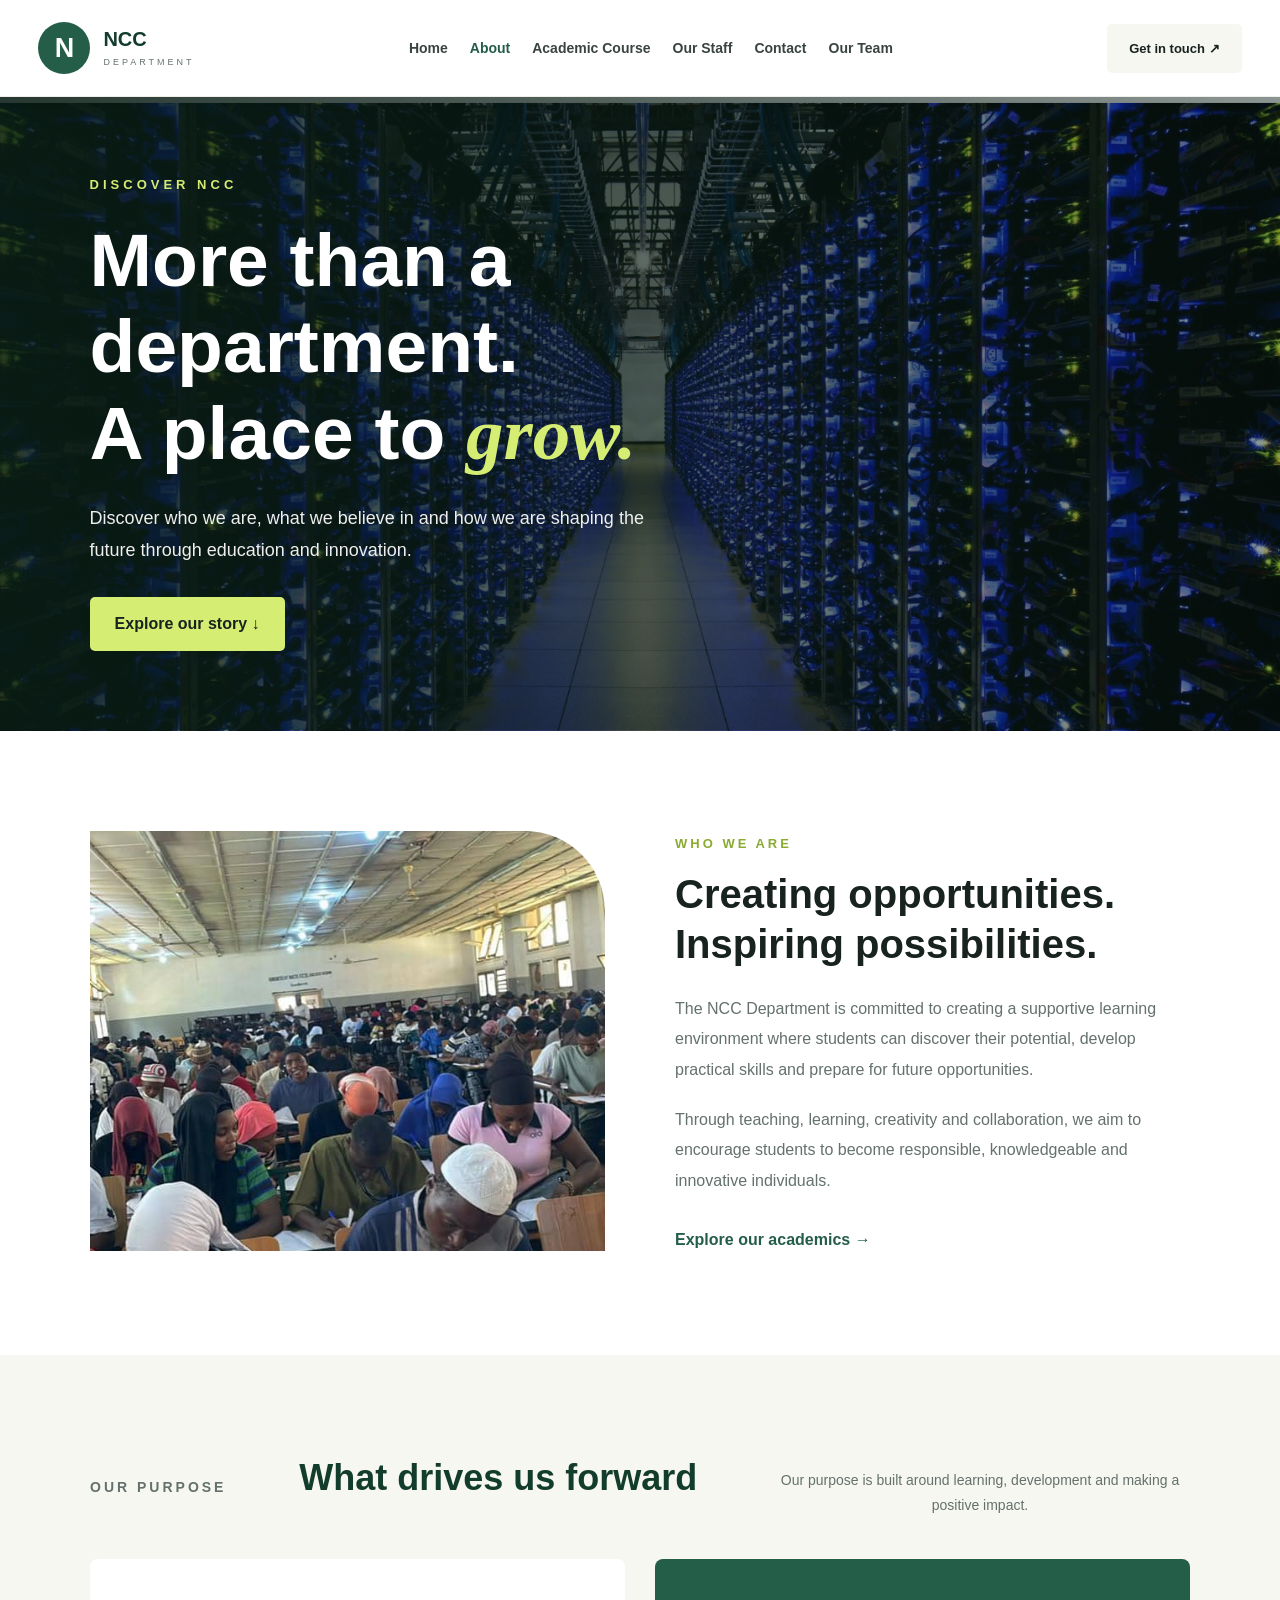
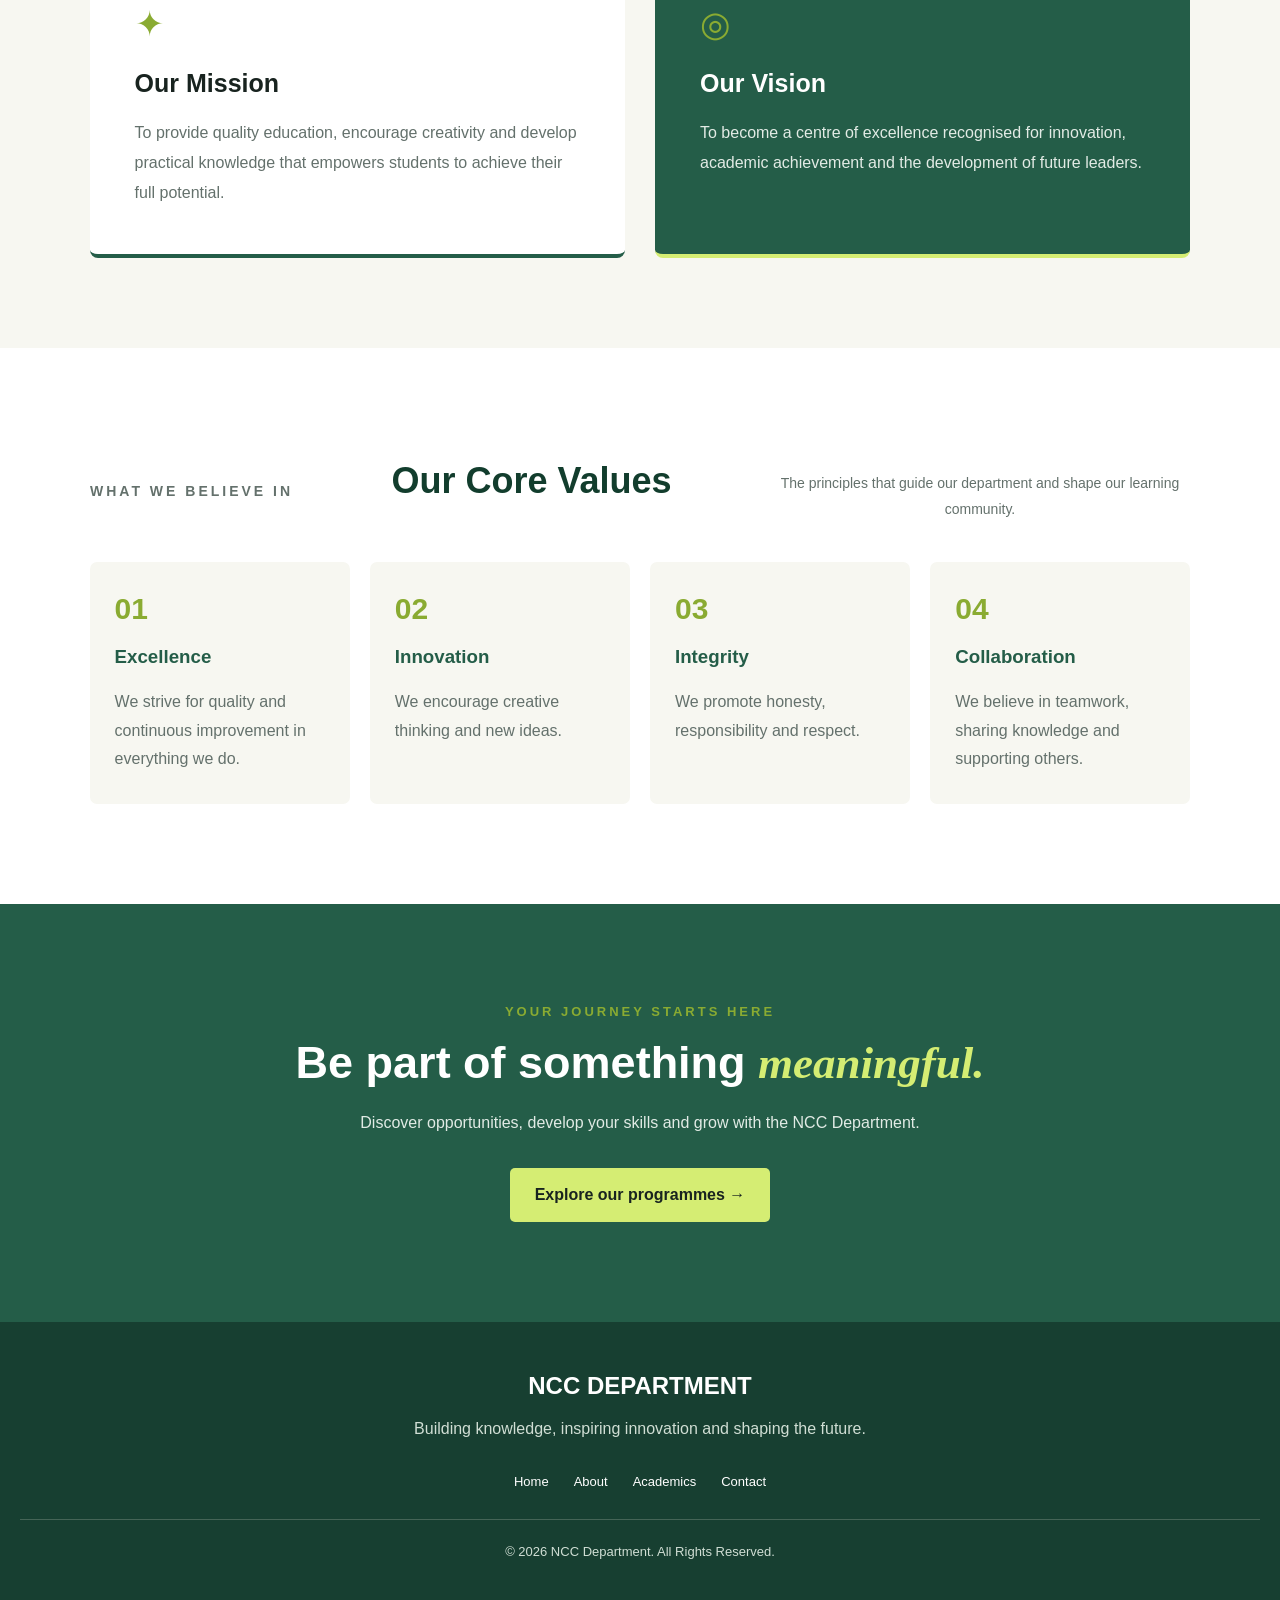
==== commit ea1284bd: "update" ====
--- a/about.html
+++ b/about.html
@@ -72,7 +72,7 @@
     <section class="who-section" id="who-we-are">
 
         <div class="who-image">
-            <img src="https://images.unsplash.com/photo-1523240795612-9a054b0db644?w=900"
+            <img src="images/student.jpeg"
                 alt="Students learning together">
         </div>
 
@@ -222,40 +222,7 @@
     </section>
 
 
-    <!-- WHY CHOOSE US -->
-    <section class="choose-section">
-
-        <div class="choose-content">
-
-            <p class="section-tag">WHY NCC?</p>
-
-            <h2>
-                Learning that goes
-                beyond the classroom.
-            </h2>
-
-            <p>
-                We believe education should prepare
-                students not only for examinations
-                but also for real-life opportunities.
-            </p>
-
-            <ul>
-                <li>✓ Practical learning experiences</li>
-                <li>✓ Supportive academic environment</li>
-                <li>✓ Knowledge and skill development</li>
-                <li>✓ Creativity and innovation</li>
-                <li>✓ Opportunities for collaboration</li>
-            </ul>
-
-        </div>
-
-        <div class="choose-image">
-            <img src="https://images.unsplash.com/photo-1523580846011-d3a5bc25702b?w=900"
-                alt="Students participating in academic activities">
-        </div>
-
-    </section>
+    
 
 
     <!-- CALL TO ACTION -->
